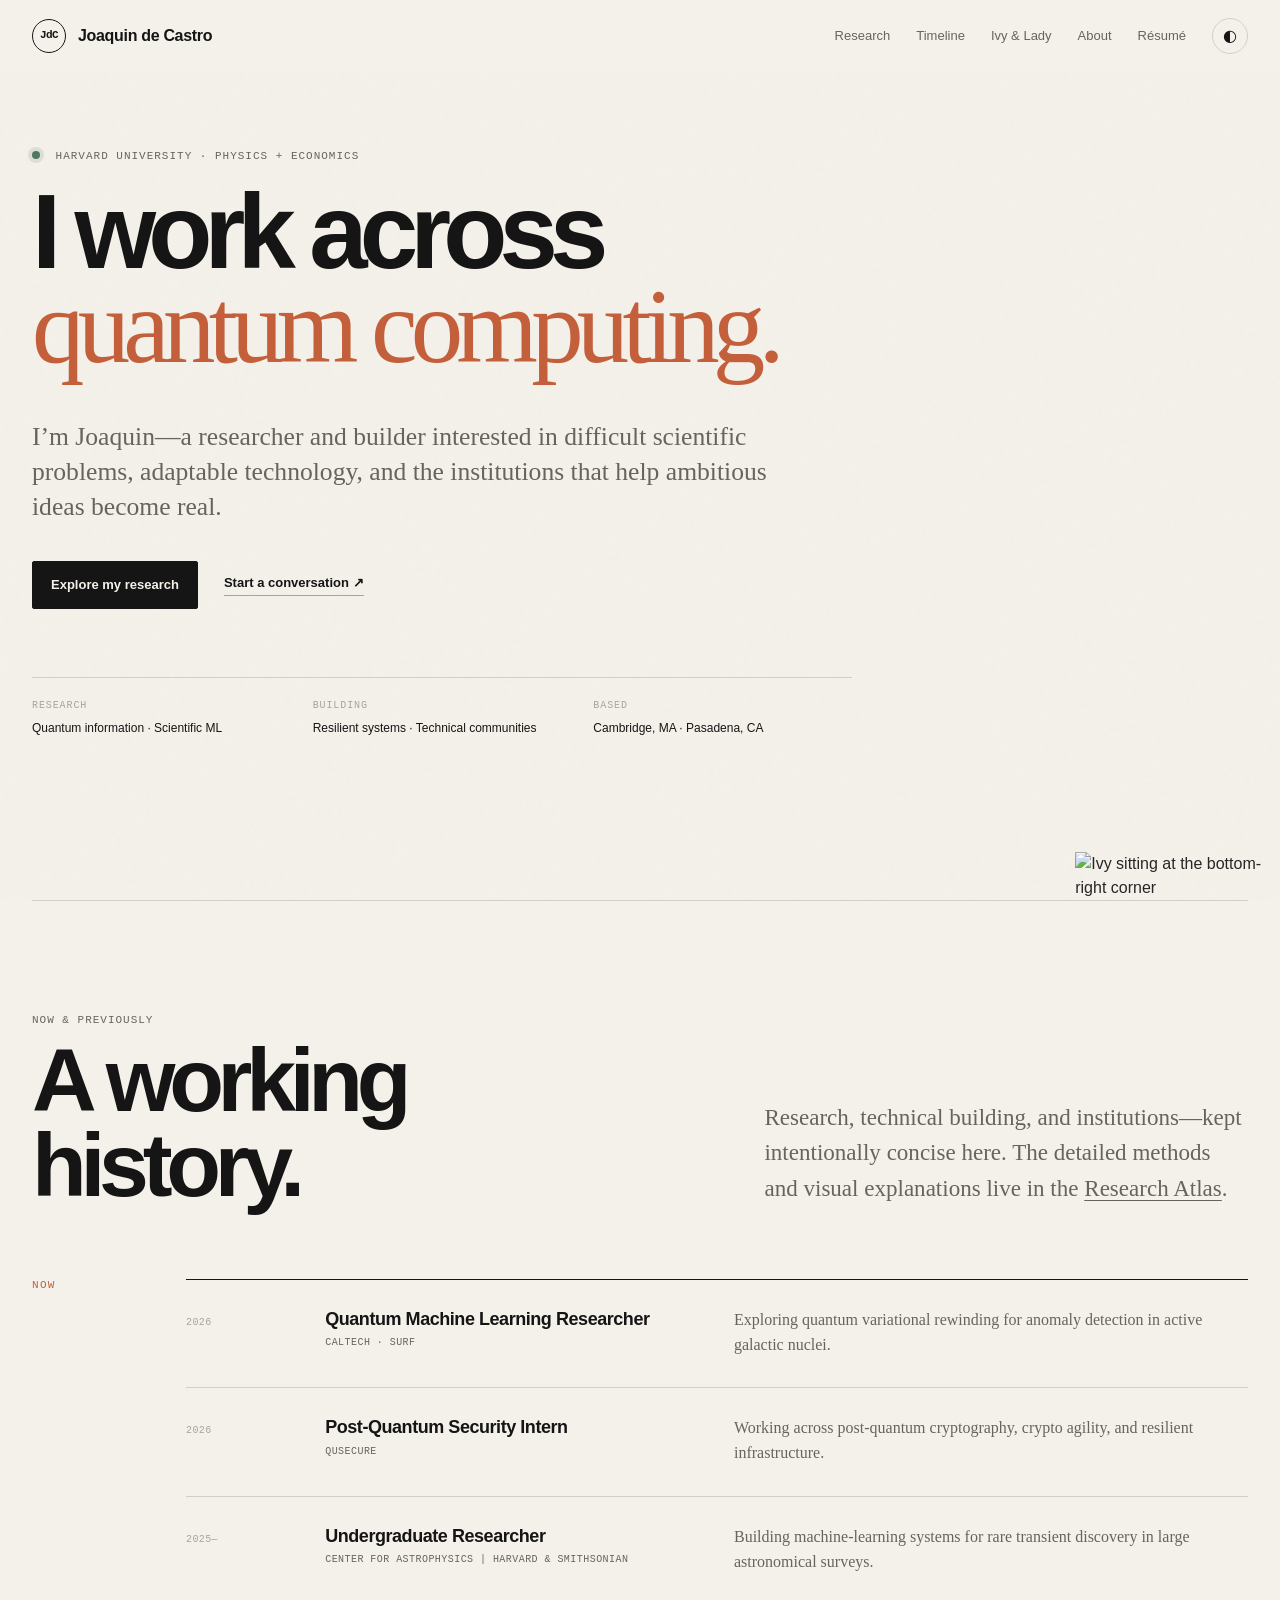
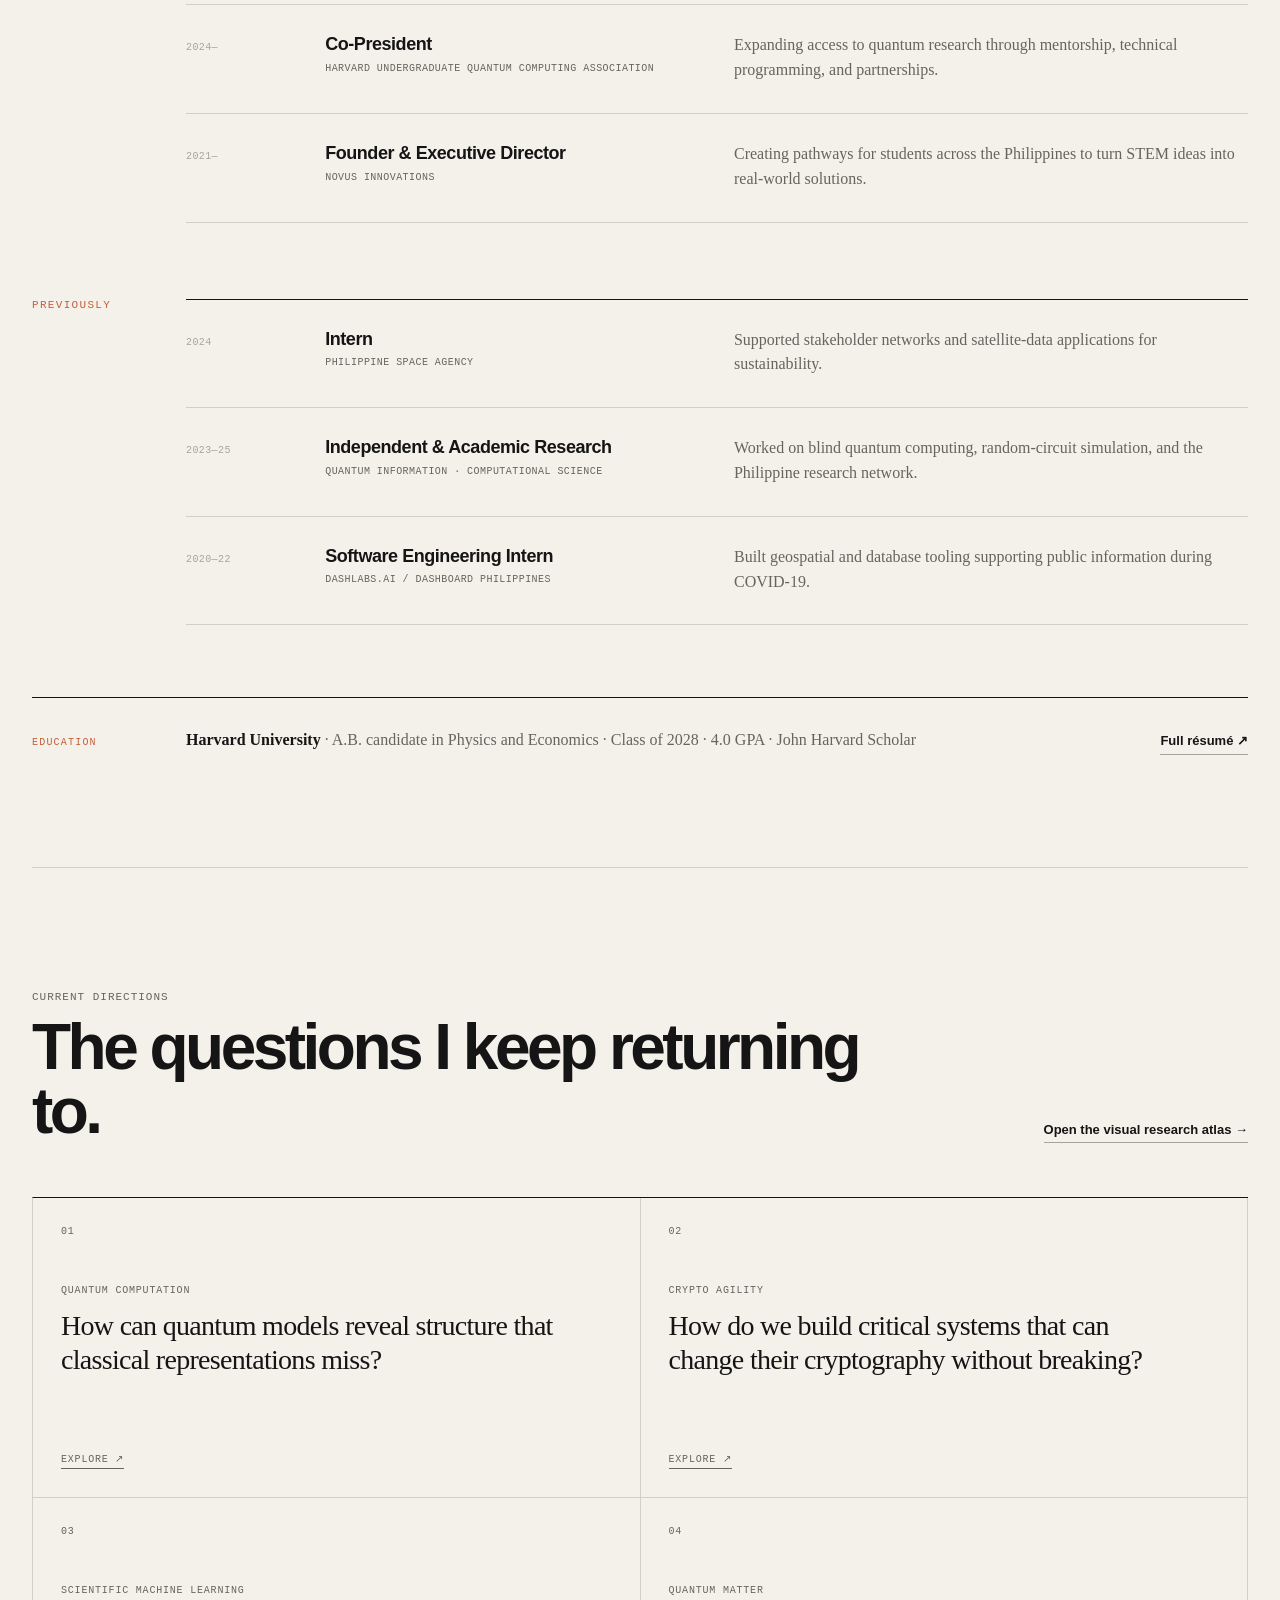
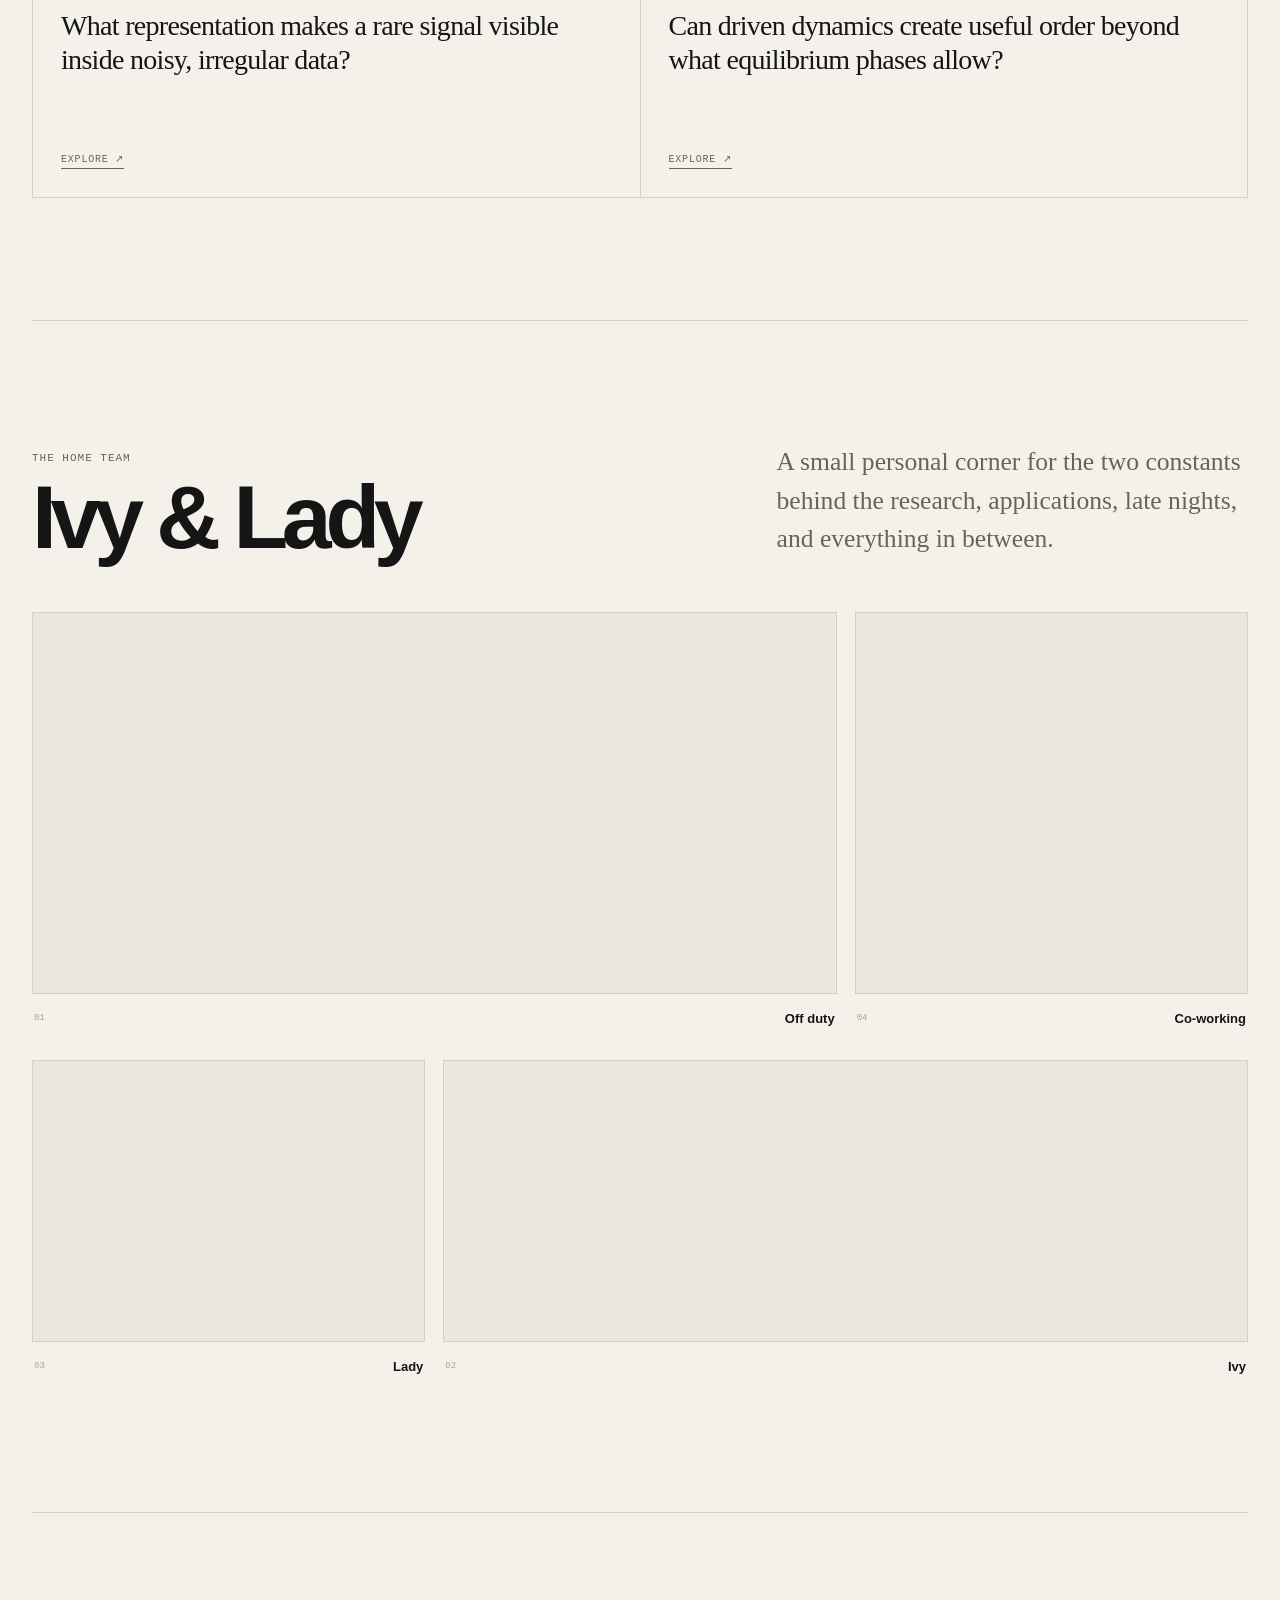
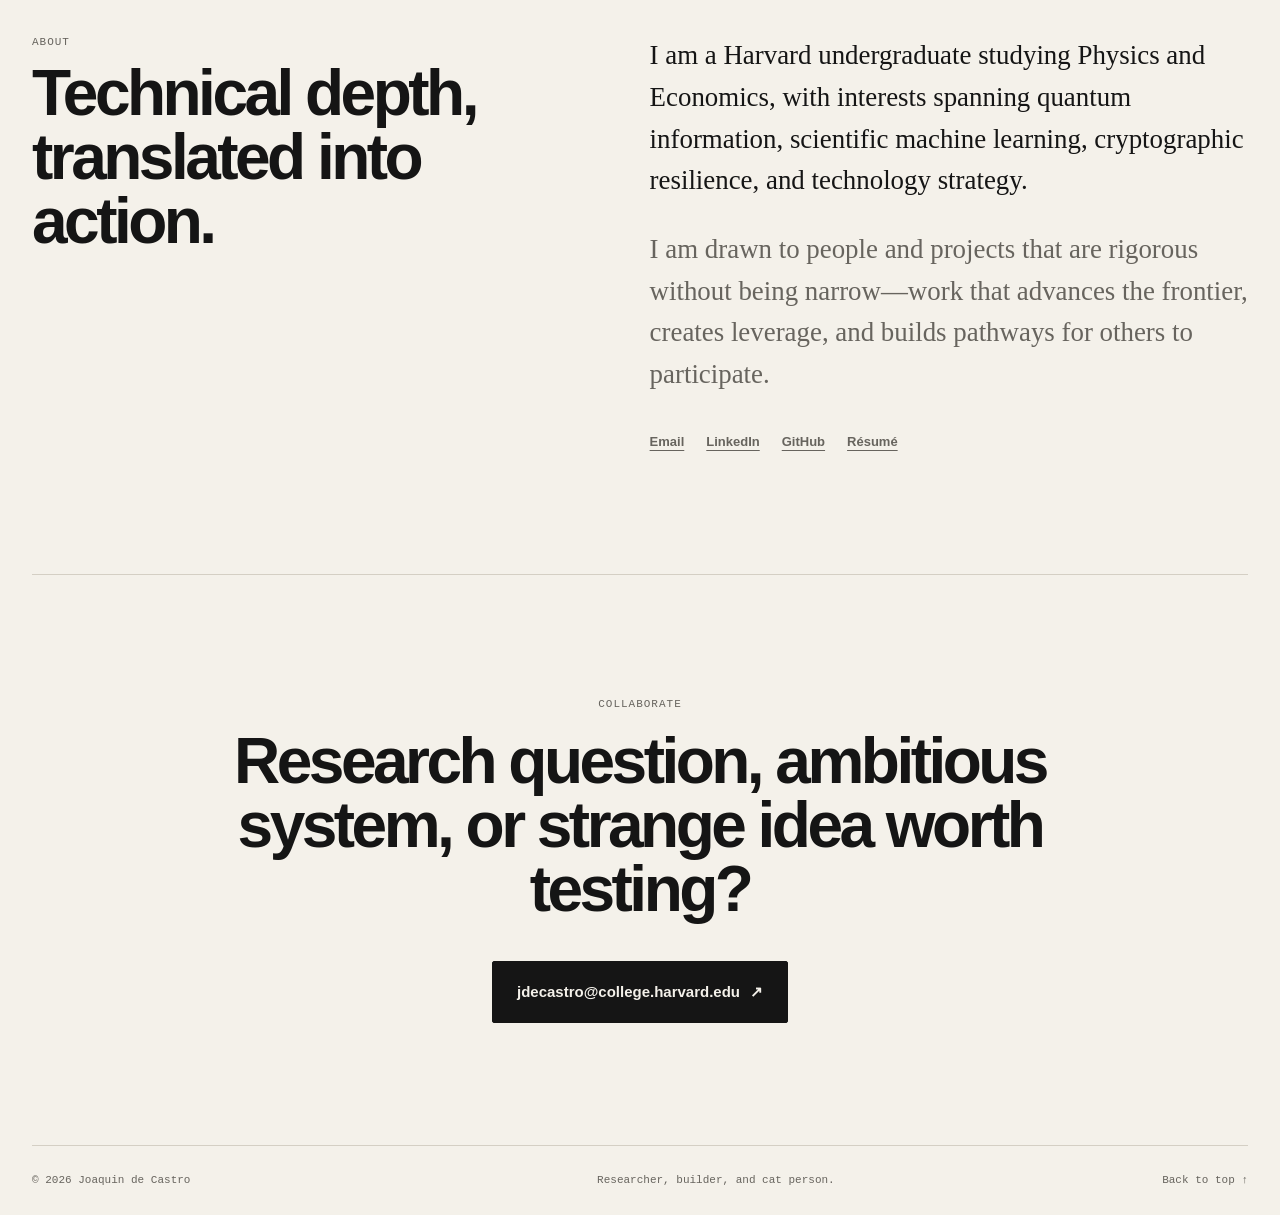
==== index.html @ a4e0887a "Create new site" ====
<!DOCTYPE html>

<html data-theme="light" lang="en">
<head>
<meta charset="utf-8"/>
<meta content="width=device-width, initial-scale=1" name="viewport"/>
<meta content="Joaquin de Castro is a Harvard researcher and builder working across quantum computing, scientific machine learning, crypto agility, and emerging technology." name="description"/>
<meta content="#f4f1ea" name="theme-color"/>
<meta content="Joaquin de Castro — Researcher &amp; Builder" property="og:title"/>
<meta content="Quantum systems, scientific machine learning, resilient infrastructure, and institution building." property="og:description"/>
<meta content="website" property="og:type"/>
<title>Joaquin de Castro — Researcher &amp; Builder</title>
<link href="assets/favicon.svg" rel="icon" type="image/svg+xml"/>
<link crossorigin="" href="https://cdn.jsdelivr.net" rel="preconnect"/>

<link href="styles.css" rel="stylesheet"/>
<script type="application/ld+json">
  {
    "@context":"https://schema.org",
    "@type":"Person",
    "name":"Joaquin de Castro",
    "url":"https://joaquindecastro.github.io/",
    "email":"mailto:jdecastro@college.harvard.edu",
    "affiliation":{"@type":"CollegeOrUniversity","name":"Harvard University"},
    "sameAs":[
      "https://www.linkedin.com/in/joaquin-de-castro",
      "https://github.com/joaquindecastro"
    ],
    "knowsAbout":["Quantum computing","Scientific machine learning","Astrophysics","Crypto agility","Post-quantum cryptography","Quantum materials"]
  }
  </script>
</head>
<body class="home-page">
<a class="skip-link" href="#main">Skip to content</a>
<header class="site-header" data-header="">
<a aria-label="Joaquin de Castro, home" class="wordmark" href="index.html">
<span aria-hidden="true" class="wordmark-mark">JdC</span>
<span class="wordmark-name">Joaquin de Castro</span>
</a>
<nav aria-label="Primary navigation" class="site-nav">
<a href="research.html">Research</a>
<a href="#experience">Timeline</a>
<a href="#cats">Ivy &amp; Lady</a>
<a href="#about">About</a>
<a href="assets/joaquin-de-castro-resume.pdf">Résumé</a>
</nav>
<button aria-label="Switch color theme" class="theme-toggle" data-theme-toggle="" type="button">
<span aria-hidden="true">◐</span>
</button>
</header>
<main id="main">
<section aria-labelledby="hero-title" class="home-hero shell">
<div class="home-hero-copy">
<p class="eyebrow"><span aria-hidden="true" class="status-dot"></span> Harvard University · Physics + Economics</p>
<h1 id="hero-title">
      I work across
      <span aria-hidden="true" class="rotating-phrase" data-rotating-phrase="">quantum computing.</span><span class="sr-only">quantum computing, crypto agility, quantum spin lakes, scientific machine learning, and institution building</span></h1>
<p class="hero-deck">I’m Joaquin—a researcher and builder interested in difficult scientific problems, adaptable technology, and the institutions that help ambitious ideas become real.</p>
<div class="hero-actions">
<a class="button button-primary" href="research.html">Explore my research</a>
<a class="text-link" href="mailto:jdecastro@college.harvard.edu">Start a conversation <span aria-hidden="true">↗</span></a>
</div>
<dl aria-label="At a glance" class="hero-facts">
<div><dt>Research</dt><dd>Quantum information · Scientific ML</dd></div>
<div><dt>Building</dt><dd>Resilient systems · Technical communities</dd></div>
<div><dt>Based</dt><dd>Cambridge, MA · Pasadena, CA</dd></div>
</dl>
</div>
<figure aria-label="Ivy sitting at the bottom-right corner of the page" class="hero-cat">
<img alt="Ivy sitting at the bottom-right corner" src="assets/cats/ivy-corner.png"/>
</figure>
</section>
<section aria-labelledby="ledger-title" class="resume-ledger shell" id="experience">
<div class="resume-ledger-heading">
<div>
<p class="eyebrow">Now &amp; previously</p>
<h2 id="ledger-title">A working history.</h2>
</div>
<p>Research, technical building, and institutions—kept intentionally concise here. The detailed methods and visual explanations live in the <a href="research.html">Research Atlas</a>.</p>
</div>
<div class="ledger-group">
<h3>Now</h3>
<ol class="ledger-list">
<li>
<time datetime="2026">2026</time>
<div class="ledger-role"><h4>Quantum Machine Learning Researcher</h4><p>Caltech · SURF</p></div>
<p>Exploring quantum variational rewinding for anomaly detection in active galactic nuclei.</p>
</li>
<li>
<time datetime="2026">2026</time>
<div class="ledger-role"><h4>Post-Quantum Security Intern</h4><p>QuSecure</p></div>
<p>Working across post-quantum cryptography, crypto agility, and resilient infrastructure.</p>
</li>
<li>
<time datetime="2025">2025—</time>
<div class="ledger-role"><h4>Undergraduate Researcher</h4><p>Center for Astrophysics | Harvard &amp; Smithsonian</p></div>
<p>Building machine-learning systems for rare transient discovery in large astronomical surveys.</p>
</li>
<li>
<time datetime="2024">2024—</time>
<div class="ledger-role"><h4>Co-President</h4><p>Harvard Undergraduate Quantum Computing Association</p></div>
<p>Expanding access to quantum research through mentorship, technical programming, and partnerships.</p>
</li>
<li>
<time datetime="2021">2021—</time>
<div class="ledger-role"><h4>Founder &amp; Executive Director</h4><p>NOVUS Innovations</p></div>
<p>Creating pathways for students across the Philippines to turn STEM ideas into real-world solutions.</p>
</li>
</ol>
</div>
<div class="ledger-group ledger-group-previous">
<h3>Previously</h3>
<ol class="ledger-list">
<li>
<time datetime="2024">2024</time>
<div class="ledger-role"><h4>Intern</h4><p>Philippine Space Agency</p></div>
<p>Supported stakeholder networks and satellite-data applications for sustainability.</p>
</li>
<li>
<time datetime="2023">2023—25</time>
<div class="ledger-role"><h4>Independent &amp; Academic Research</h4><p>Quantum information · Computational science</p></div>
<p>Worked on blind quantum computing, random-circuit simulation, and the Philippine research network.</p>
</li>
<li>
<time datetime="2020">2020—22</time>
<div class="ledger-role"><h4>Software Engineering Intern</h4><p>Dashlabs.ai / Dashboard Philippines</p></div>
<p>Built geospatial and database tooling supporting public information during COVID-19.</p>
</li>
</ol>
</div>
<div class="ledger-education">
<span class="ledger-kicker">Education</span>
<p><strong>Harvard University</strong> · A.B. candidate in Physics and Economics · Class of 2028 · 4.0 GPA · John Harvard Scholar</p>
<a class="text-link" href="assets/joaquin-de-castro-resume.pdf">Full résumé <span aria-hidden="true">↗</span></a>
</div>
</section>
<section aria-labelledby="directions-title" class="directions shell" id="work">
<div class="section-heading">
<div>
<p class="eyebrow">Current directions</p>
<h2 id="directions-title">The questions I keep returning to.</h2>
</div>
<a class="text-link" href="research.html">Open the visual research atlas <span aria-hidden="true">→</span></a>
</div>
<div class="direction-grid">
<a class="direction-card" href="research.html#rewinding">
<span class="direction-no">01</span>
<div>
<p class="direction-domain">Quantum computation</p>
<h3>How can quantum models reveal structure that classical representations miss?</h3>
</div>
<span class="direction-link">Explore <span aria-hidden="true">↗</span></span>
</a>
<a class="direction-card" href="research.html#systems">
<span class="direction-no">02</span>
<div>
<p class="direction-domain">Crypto agility</p>
<h3>How do we build critical systems that can change their cryptography without breaking?</h3>
</div>
<span class="direction-link">Explore <span aria-hidden="true">↗</span></span>
</a>
<a class="direction-card" href="research.html#supernovae">
<span class="direction-no">03</span>
<div>
<p class="direction-domain">Scientific machine learning</p>
<h3>What representation makes a rare signal visible inside noisy, irregular data?</h3>
</div>
<span class="direction-link">Explore <span aria-hidden="true">↗</span></span>
</a>
<a class="direction-card" href="research.html#throughline">
<span class="direction-no">04</span>
<div>
<p class="direction-domain">Quantum matter</p>
<h3>Can driven dynamics create useful order beyond what equilibrium phases allow?</h3>
</div>
<span class="direction-link">Explore <span aria-hidden="true">↗</span></span>
</a>
</div>
</section>
<section aria-labelledby="cats-title" class="cats shell" id="cats">
<div class="cats-intro">
<div>
<p class="eyebrow">The home team</p>
<h2 id="cats-title">Ivy &amp; Lady</h2>
</div>
<p>A small personal corner for the two constants behind the research, applications, late nights, and everything in between.</p>
</div>
<div aria-label="Gallery of Ivy and Lady" class="cat-gallery">
<figure class="cat-gallery-item cat-gallery-item-featured" data-photo-slot="">
<div class="cat-image">
<img alt="Ivy and Lady sleeping together" data-gallery-image="" src="assets/cats/ivy-and-lady-sleeping.jpg"/>
</div>
<figcaption><span>01</span><strong>Off duty</strong></figcaption>
</figure>
<figure class="cat-gallery-item cat-gallery-item-ivy" data-photo-slot="">
<div class="cat-image">
<img alt="Ivy sitting inside a paper bag" data-gallery-image="" src="assets/cats/ivy-bag.jpg"/>
</div>
<figcaption><span>02</span><strong>Ivy</strong></figcaption>
</figure>
<figure class="cat-gallery-item cat-gallery-item-lady" data-photo-slot="">
<div class="cat-image">
<img alt="Lady perched on top of a cabinet" data-gallery-image="" src="assets/cats/lady-perched.jpg"/>
</div>
<figcaption><span>03</span><strong>Lady</strong></figcaption>
</figure>
<figure class="cat-gallery-item cat-gallery-item-personal" data-photo-slot="">
<div class="cat-image">
<img alt="Ivy resting beside Joaquin" data-gallery-image="" src="assets/cats/ivy-and-joaquin.jpg"/>
</div>
<figcaption><span>04</span><strong>Co-working</strong></figcaption>
</figure>
</div>
</section>
<section aria-labelledby="about-title" class="about shell" id="about">
<div class="about-grid">
<div>
<p class="eyebrow">About</p>
<h2 id="about-title">Technical depth, translated into action.</h2>
</div>
<div class="about-copy">
<p>I am a Harvard undergraduate studying Physics and Economics, with interests spanning quantum information, scientific machine learning, cryptographic resilience, and technology strategy.</p>
<p>I am drawn to people and projects that are rigorous without being narrow—work that advances the frontier, creates leverage, and builds pathways for others to participate.</p>
<div class="about-links">
<a href="mailto:jdecastro@college.harvard.edu">Email</a>
<a href="https://www.linkedin.com/in/joaquin-de-castro">LinkedIn</a>
<a href="https://github.com/joaquindecastro">GitHub</a>
<a href="assets/joaquin-de-castro-resume.pdf">Résumé</a>
</div>
</div>
</div>
</section>
<section aria-labelledby="contact-title" class="contact shell">
<p class="eyebrow">Collaborate</p>
<h2 id="contact-title">Research question, ambitious system, or strange idea worth testing?</h2>
<a class="button button-primary large" href="mailto:jdecastro@college.harvard.edu">jdecastro@college.harvard.edu <span aria-hidden="true">↗</span></a>
</section>
</main>
<footer class="site-footer shell">
<p>© <span data-year=""></span> Joaquin de Castro</p>
<p>Researcher, builder, and cat person.</p>
<a href="#main">Back to top ↑</a>
</footer>
<script src="script.js"></script>
</body>
</html>
---- styles.css ----
:root {
  --paper: #f4f1ea;
  --paper-2: #ebe7de;
  --ink: #151515;
  --muted: #67645e;
  --faint: #a9a49a;
  --line: #d4cfc4;
  --accent: #c45f3b;
  --accent-soft: #ead2c7;
  --blue: #386f84;
  --blue-soft: #cbdde4;
  --green: #4f785f;
  --yellow: #d8a83e;
  --white: #fffdf8;
  --max: 1280px;
  --header-h: 72px;
  --shadow: 0 20px 60px rgba(31, 27, 20, 0.08);
  color-scheme: light;
}

html[data-theme="dark"] {
  --paper: #171817;
  --paper-2: #222320;
  --ink: #f0eee7;
  --muted: #b7b2a7;
  --faint: #7f7b73;
  --line: #353631;
  --accent: #e37b55;
  --accent-soft: #573326;
  --blue: #77acc1;
  --blue-soft: #263f49;
  --green: #88b394;
  --yellow: #e3bd63;
  --white: #1d1e1c;
  --shadow: 0 24px 80px rgba(0, 0, 0, 0.28);
  color-scheme: dark;
}

* { box-sizing: border-box; }
html { scroll-behavior: smooth; }
body {
  margin: 0;
  background: var(--paper);
  color: var(--ink);
  font-family: Inter, ui-sans-serif, -apple-system, BlinkMacSystemFont, "Segoe UI", sans-serif;
  line-height: 1.5;
  -webkit-font-smoothing: antialiased;
}
body::before {
  content: "";
  position: fixed;
  inset: 0;
  z-index: -1;
  pointer-events: none;
  opacity: .12;
  background-image: url("data:image/svg+xml,%3Csvg viewBox='0 0 180 180' xmlns='http://www.w3.org/2000/svg'%3E%3Cfilter id='n'%3E%3CfeTurbulence type='fractalNoise' baseFrequency='.85' numOctaves='3' stitchTiles='stitch'/%3E%3C/filter%3E%3Crect width='100%25' height='100%25' filter='url(%23n)' opacity='.22'/%3E%3C/svg%3E");
}
a { color: inherit; text-decoration-thickness: 1px; text-underline-offset: 4px; }
button, input, select { font: inherit; }
button, select { color: inherit; }
img, svg, canvas { max-width: 100%; }
::selection { background: var(--accent); color: #fff; }

.skip-link {
  position: fixed;
  z-index: 999;
  top: 12px;
  left: 12px;
  transform: translateY(-150%);
  background: var(--ink);
  color: var(--paper);
  padding: 10px 14px;
  border-radius: 4px;
}
.skip-link:focus { transform: translateY(0); }

.shell { width: min(var(--max), calc(100% - 64px)); margin-inline: auto; }
.site-header {
  height: var(--header-h);
  position: sticky;
  top: 0;
  z-index: 50;
  display: grid;
  grid-template-columns: 1fr auto auto;
  align-items: center;
  gap: 26px;
  padding: 0 32px;
  background: color-mix(in srgb, var(--paper) 88%, transparent);
  backdrop-filter: blur(18px);
  border-bottom: 1px solid transparent;
  transition: border-color .25s ease, background .25s ease;
}
.site-header.is-scrolled { border-bottom-color: var(--line); }
.wordmark { display: inline-flex; align-items: center; gap: 12px; text-decoration: none; width: fit-content; }
.wordmark-mark {
  display: inline-grid;
  place-items: center;
  width: 34px; height: 34px;
  border: 1px solid var(--ink);
  border-radius: 50%;
  font-family: ui-monospace, SFMono-Regular, Menlo, monospace;
  font-size: 11px;
  font-weight: 700;
  letter-spacing: -.05em;
}
.wordmark-name { font-weight: 670; letter-spacing: -.02em; }
.site-nav { display: flex; gap: 26px; align-items: center; }
.site-nav a { font-size: 13px; text-decoration: none; color: var(--muted); }
.site-nav a:hover, .site-nav a[aria-current="page"] { color: var(--ink); }
.theme-toggle {
  width: 36px; height: 36px;
  display: grid; place-items: center;
  border: 1px solid var(--line);
  border-radius: 50%;
  background: transparent;
  cursor: pointer;
}
.theme-toggle:hover { border-color: var(--ink); }

.eyebrow, .section-number, .paper-kicker, .figure-label, .mini-label, .toc-label {
  margin: 0;
  font-family: ui-monospace, SFMono-Regular, Menlo, monospace;
  font-size: 11px;
  line-height: 1.3;
  letter-spacing: .09em;
  text-transform: uppercase;
  color: var(--muted);
}
.status-dot { width: 8px; height: 8px; display: inline-block; background: var(--green); border-radius: 50%; margin-right: 8px; box-shadow: 0 0 0 4px color-mix(in srgb, var(--green) 15%, transparent); }

.hero {
  min-height: calc(100vh - var(--header-h));
  display: grid;
  grid-template-columns: minmax(0, 1.06fr) minmax(400px, .94fr);
  gap: clamp(36px, 7vw, 96px);
  align-items: center;
  padding-block: 76px 86px;
}
.hero-copy h1 {
  max-width: 860px;
  margin: 20px 0 26px;
  font-size: clamp(58px, 7.1vw, 112px);
  line-height: .92;
  letter-spacing: -.07em;
  font-weight: 760;
}
.hero-copy h1 em { color: var(--accent); font-family: Georgia, serif; font-weight: 400; }
.hero-deck {
  max-width: 680px;
  margin: 0;
  font-family: Georgia, "Times New Roman", serif;
  font-size: clamp(21px, 2vw, 31px);
  line-height: 1.38;
  color: var(--muted);
}
.hero-actions { display: flex; align-items: center; gap: 26px; margin-top: 36px; }
.button {
  display: inline-flex;
  justify-content: center;
  align-items: center;
  gap: 10px;
  min-height: 48px;
  padding: 0 18px;
  border: 1px solid var(--ink);
  border-radius: 2px;
  font-size: 13px;
  font-weight: 700;
  text-decoration: none;
  transition: transform .2s ease, background .2s ease, color .2s ease;
}
.button:hover { transform: translateY(-2px); }
.button-primary { background: var(--ink); color: var(--paper); }
.button-primary:hover { background: var(--accent); border-color: var(--accent); color: #fff; }
.button.large { min-height: 62px; padding: 0 24px; font-size: 15px; }
.text-link { font-size: 13px; font-weight: 650; text-decoration: none; border-bottom: 1px solid var(--faint); padding-bottom: 3px; }
.text-link:hover { color: var(--accent); border-color: var(--accent); }
.hero-facts { display: grid; grid-template-columns: repeat(3, 1fr); gap: 22px; margin: 68px 0 0; padding-top: 20px; border-top: 1px solid var(--line); }
.hero-facts dt { font-family: ui-monospace, monospace; font-size: 10px; letter-spacing: .09em; text-transform: uppercase; color: var(--faint); }
.hero-facts dd { margin: 7px 0 0; font-size: 12px; line-height: 1.4; }
.hero-visual { position: relative; aspect-ratio: 1 / 1; min-height: 480px; border-left: 1px solid var(--line); }
.hero-visual canvas { display: block; width: 100%; height: 100%; }
.visual-key { position: absolute; bottom: 8px; right: 8px; display: flex; gap: 16px; font: 10px/1 ui-monospace, monospace; color: var(--muted); }
.visual-key span { display: inline-flex; align-items: center; gap: 6px; }
.key-dot { width: 5px; height: 5px; background: var(--muted); border-radius: 50%; }
.key-line { width: 16px; height: 2px; background: var(--blue); }
.key-node { width: 8px; height: 8px; background: var(--accent); transform: rotate(45deg); }

.thesis-strip { display: grid; grid-template-columns: 80px 1fr; gap: 30px; border-top: 1px solid var(--line); border-bottom: 1px solid var(--line); padding-block: 34px; }
.thesis { max-width: 960px; margin: 0; font-family: Georgia, serif; font-size: clamp(24px, 3vw, 44px); line-height: 1.25; color: var(--muted); }
.thesis strong { color: var(--ink); font-weight: 500; }

.work, .evidence, .experience, .about, .contact { padding-block: 122px; }
.section-heading { display: flex; justify-content: space-between; gap: 48px; align-items: end; margin-bottom: 54px; }
.section-heading.compact { margin-bottom: 36px; }
.section-heading h2, .about h2, .contact h2 {
  max-width: 900px;
  margin: 11px 0 0;
  font-size: clamp(38px, 5vw, 72px);
  line-height: 1;
  letter-spacing: -.055em;
}
.research-index { border-top: 1px solid var(--ink); }
.research-row {
  display: grid;
  grid-template-columns: 58px minmax(260px, 1.25fr) minmax(160px, .65fr) 220px 24px;
  gap: 22px;
  align-items: center;
  min-height: 128px;
  border-bottom: 1px solid var(--line);
  text-decoration: none;
  transition: padding .22s ease, background .22s ease;
}
.research-row:hover { padding-inline: 16px; background: var(--paper-2); }
.research-no { font: 11px ui-monospace, monospace; color: var(--faint); }
.research-title { font-size: clamp(19px, 2vw, 29px); letter-spacing: -.025em; font-weight: 650; }
.research-domain { font: 11px ui-monospace, monospace; color: var(--muted); text-transform: uppercase; line-height: 1.5; }
.research-arrow { justify-self: end; }
.research-spark { height: 62px; width: 100%; overflow: visible; }
.spark-grid { stroke: var(--line); stroke-width: 1; fill: none; }
.spark-line { stroke: var(--accent); stroke-width: 2; fill: none; }
.spark-secondary { stroke: var(--blue); opacity: .55; }
.spark-point { fill: var(--accent); }
.circuit-wire { stroke: var(--muted); stroke-width: 1; fill: none; }
.circuit-gate { stroke: var(--accent); stroke-width: 1.5; fill: var(--paper); }
.circuit-node { fill: var(--blue); }

.evidence { border-top: 1px solid var(--line); border-bottom: 1px solid var(--line); }
.metrics-grid { display: grid; grid-template-columns: repeat(4, 1fr); border-top: 1px solid var(--line); border-left: 1px solid var(--line); }
.metric { min-height: 250px; padding: 28px; border-right: 1px solid var(--line); border-bottom: 1px solid var(--line); }
.metric-value { margin: 0 0 48px; font-size: clamp(34px, 3.8vw, 58px); line-height: 1; letter-spacing: -.05em; font-weight: 700; }
.metric-value sup { font-size: .45em; }
.metric-label { margin: 0; font-size: 14px; font-weight: 700; }
.metric-note { margin: 10px 0 0; font-family: Georgia, serif; font-size: 15px; color: var(--muted); }

.timeline { list-style: none; margin: 0; padding: 0; border-top: 1px solid var(--ink); }
.timeline li { display: grid; grid-template-columns: 130px 1fr; gap: 40px; padding: 34px 0; border-bottom: 1px solid var(--line); }
.timeline-year { font: 11px ui-monospace, monospace; color: var(--faint); }
.timeline-content { display: grid; grid-template-columns: minmax(220px, .8fr) minmax(180px, .6fr) minmax(280px, 1.4fr); gap: 30px; align-items: baseline; }
.timeline-content h3 { margin: 0; font-size: 20px; letter-spacing: -.025em; }
.timeline-content p { margin: 0; font-size: 14px; color: var(--muted); }
.timeline-place { font-family: ui-monospace, monospace; font-size: 11px !important; text-transform: uppercase; }

.about { border-top: 1px solid var(--line); }
.about-grid { display: grid; grid-template-columns: .9fr 1.1fr; gap: clamp(50px, 10vw, 150px); }
.about-copy { max-width: 720px; font-family: Georgia, serif; font-size: clamp(20px, 2.1vw, 29px); line-height: 1.55; color: var(--muted); }
.about-copy p:first-child { margin-top: 0; color: var(--ink); }
.about-links { display: flex; flex-wrap: wrap; gap: 22px; margin-top: 36px; font-family: ui-sans-serif, sans-serif; font-size: 13px; font-weight: 700; }
.contact { text-align: center; border-top: 1px solid var(--line); }
.contact h2 { margin: 18px auto 40px; max-width: 980px; }
.site-footer { display: grid; grid-template-columns: 1fr 1fr auto; gap: 20px; padding-block: 28px; border-top: 1px solid var(--line); font: 11px ui-monospace, monospace; color: var(--muted); }
.site-footer p { margin: 0; }
.site-footer a { text-decoration: none; }

/* Research atlas */
.paper-hero { padding-top: 96px; padding-bottom: 70px; border-bottom: 1px solid var(--ink); }
.paper-kicker { display: flex; justify-content: space-between; }
.paper-hero h1 { max-width: 1120px; margin: 44px 0 28px; font-size: clamp(62px, 9vw, 138px); line-height: .86; letter-spacing: -.078em; }
.paper-abstract { max-width: 900px; margin: 0; font-family: Georgia, serif; font-size: clamp(24px, 3vw, 40px); line-height: 1.35; color: var(--muted); }
.paper-meta { display: grid; grid-template-columns: repeat(3, 1fr); gap: 40px; margin-top: 60px; padding-top: 24px; border-top: 1px solid var(--line); }
.paper-meta div { display: grid; gap: 5px; }
.paper-meta span { font: 10px ui-monospace, monospace; text-transform: uppercase; color: var(--faint); letter-spacing: .08em; }
.paper-meta strong { font-size: 13px; }
.figure-disclaimer { max-width: 780px; margin: 34px 0 0; padding: 14px 16px; border-left: 3px solid var(--yellow); background: color-mix(in srgb, var(--yellow) 10%, transparent); font-size: 13px; color: var(--muted); }
.paper-layout { display: grid; grid-template-columns: 230px minmax(0, 900px); gap: clamp(52px, 8vw, 128px); justify-content: center; }
.paper-toc { position: sticky; top: calc(var(--header-h) + 32px); align-self: start; padding-top: 92px; display: grid; gap: 5px; }
.toc-label { margin-bottom: 12px; }
.toc-link { display: grid; grid-template-columns: 28px 1fr; gap: 8px; padding: 8px 0; color: var(--muted); font-size: 12px; text-decoration: none; border-bottom: 1px solid transparent; }
.toc-link span { font-family: ui-monospace, monospace; color: var(--faint); }
.toc-link:hover, .toc-link.is-active { color: var(--ink); border-bottom-color: var(--line); }
.paper-content { min-width: 0; }
.paper-section { padding: 96px 0 108px; border-bottom: 1px solid var(--line); scroll-margin-top: calc(var(--header-h) + 26px); }
.paper-section h2 { margin: 10px 0 30px; font-size: clamp(42px, 6vw, 76px); line-height: 1; letter-spacing: -.055em; }
.paper-section > h3 { margin-top: 58px; font-size: 24px; letter-spacing: -.03em; }
.paper-section > p { max-width: 760px; font-family: Georgia, serif; font-size: 19px; line-height: 1.68; color: var(--muted); }
.paper-section > p.lead { font-size: clamp(24px, 3vw, 34px); line-height: 1.45; color: var(--ink); }
.concept-figure { margin: 52px 0 0; }
.concept-flow { display: grid; grid-template-columns: 1fr 42px 1fr 42px 1fr; align-items: stretch; }
.concept-node { min-height: 160px; padding: 22px; border: 1px solid var(--line); display: grid; align-content: space-between; background: var(--white); }
.concept-node.highlighted { border-color: var(--accent); background: color-mix(in srgb, var(--accent) 6%, var(--white)); }
.concept-node span { font: 10px ui-monospace, monospace; color: var(--faint); }
.concept-node strong { font-size: 24px; }
.concept-node small { color: var(--muted); }
.concept-arrow { display: grid; place-items: center; color: var(--faint); }
figcaption { margin-top: 12px; font-family: Georgia, serif; font-size: 13px; color: var(--muted); }

.interactive-figure { margin: 56px 0; border: 1px solid var(--line); background: var(--white); box-shadow: var(--shadow); }
.figure-header { display: flex; justify-content: space-between; gap: 30px; align-items: start; padding: 24px 26px; border-bottom: 1px solid var(--line); }
.figure-header h3 { margin: 6px 0 0; font-size: 20px; letter-spacing: -.02em; }
.figure-status { display: flex; align-items: center; gap: 7px; font: 10px ui-monospace, monospace; text-transform: uppercase; color: var(--muted); }
.figure-status span { width: 7px; height: 7px; border-radius: 50%; background: var(--green); }
.figure-controls { display: flex; gap: 24px; align-items: end; padding: 18px 26px; border-bottom: 1px solid var(--line); background: var(--paper); }
.figure-controls label { display: grid; gap: 8px; font: 10px ui-monospace, monospace; text-transform: uppercase; color: var(--muted); }
.figure-controls select { min-width: 200px; padding: 8px 30px 8px 9px; border: 1px solid var(--line); border-radius: 0; background: var(--white); font-size: 12px; text-transform: none; }
.figure-controls input[type="range"] { width: 180px; accent-color: var(--accent); }
.mini-button { min-height: 34px; padding: 0 12px; border: 1px solid var(--line); background: var(--white); cursor: pointer; font-size: 11px; }
.mini-button:hover { border-color: var(--ink); }
.chart-wrap { position: relative; padding: 20px 18px 0; }
.data-chart { width: 100%; height: auto; overflow: visible; }
.chart-tooltip { position: absolute; z-index: 4; display: none; pointer-events: none; padding: 7px 9px; background: var(--ink); color: var(--paper); font: 10px ui-monospace, monospace; white-space: nowrap; }
.pipeline { display: grid; grid-template-columns: 1fr 30px 1fr 30px 1fr 30px 1fr; align-items: center; gap: 0; padding: 18px 26px 24px; }
.pipeline > div { min-height: 90px; padding: 14px; border: 1px solid var(--line); display: grid; align-content: space-between; }
.pipeline > i { text-align: center; color: var(--faint); font-style: normal; }
.pipeline span { font: 9px ui-monospace, monospace; color: var(--faint); }
.pipeline strong { font-size: 13px; }
.pipeline small { font-size: 10px; color: var(--muted); }
.pipeline-output { border-color: var(--accent) !important; }
.figure-insight { margin: 0; padding: 17px 26px; border-top: 1px solid var(--line); background: color-mix(in srgb, var(--blue) 7%, var(--white)); font-family: Georgia, serif; font-size: 14px; color: var(--muted); }
.result-band { display: grid; grid-template-columns: repeat(4, 1fr); margin-top: 40px; border-top: 1px solid var(--line); border-left: 1px solid var(--line); }
.result-band div { min-height: 125px; padding: 18px; border-right: 1px solid var(--line); border-bottom: 1px solid var(--line); display: grid; align-content: space-between; }
.result-band strong { font-size: 25px; letter-spacing: -.04em; }
.result-band span { font: 10px ui-monospace, monospace; text-transform: uppercase; color: var(--muted); }
.result-band sup { font-size: .5em; }

.qvr-grid { display: grid; grid-template-columns: 1fr 1fr; }
.qvr-panel { padding: 20px; border-right: 1px solid var(--line); border-bottom: 1px solid var(--line); }
.qvr-panel:last-child { border-right: 0; }
.compact-chart, .circuit-chart { width: 100%; height: auto; }
.rewind-result { display: grid; grid-template-columns: 150px 1fr; gap: 26px; align-items: center; padding: 28px; }
.score-ring { --score: 18; width: 128px; aspect-ratio: 1; border-radius: 50%; display: grid; place-items: center; align-content: center; background: conic-gradient(var(--accent) calc(var(--score) * 1%), var(--paper-2) 0); position: relative; }
.score-ring::after { content: ""; position: absolute; inset: 12px; border-radius: 50%; background: var(--white); }
.score-ring span, .score-ring small { position: relative; z-index: 1; }
.score-ring span { font-size: 30px; font-weight: 750; letter-spacing: -.05em; }
.score-ring small { font: 9px ui-monospace, monospace; color: var(--muted); }
.rewind-result h4 { margin: 7px 0; font-size: 22px; }
.rewind-result p:last-child { margin: 0; font-family: Georgia, serif; color: var(--muted); }

.systems-controls { display: grid; grid-template-columns: repeat(3, 1fr); border-bottom: 1px solid var(--line); }
.system-tab { min-height: 48px; padding: 0 12px; border: 0; border-right: 1px solid var(--line); background: var(--paper); cursor: pointer; font-size: 11px; }
.system-tab:last-child { border-right: 0; }
.system-tab:hover, .system-tab.is-active { background: var(--ink); color: var(--paper); }
.systems-canvas { min-height: 440px; padding: 30px; }
.system-diagram { min-height: 370px; display: grid; align-content: center; }
.system-diagram-grid { display: grid; grid-template-columns: 1fr 70px 1fr 70px 1fr; gap: 0; align-items: center; }
.system-block { min-height: 170px; padding: 22px; border: 1px solid var(--line); display: grid; align-content: space-between; position: relative; }
.system-block.accent { border-color: var(--accent); background: color-mix(in srgb, var(--accent) 6%, var(--white)); }
.system-block.blue { border-color: var(--blue); background: color-mix(in srgb, var(--blue) 6%, var(--white)); }
.system-block span { font: 10px ui-monospace, monospace; color: var(--faint); }
.system-block strong { font-size: 21px; }
.system-block p { margin: 0; font-family: Georgia, serif; font-size: 14px; color: var(--muted); }
.system-connector { text-align: center; color: var(--faint); font-size: 28px; }
.system-note { margin: 28px 0 0; padding-top: 18px; border-top: 1px solid var(--line); font-family: Georgia, serif; color: var(--muted); }
.principles-grid { display: grid; grid-template-columns: repeat(3, 1fr); gap: 1px; background: var(--line); border: 1px solid var(--line); }
.principles-grid article { min-height: 240px; padding: 24px; background: var(--paper); }
.principles-grid span { font: 10px ui-monospace, monospace; color: var(--faint); }
.principles-grid h3 { margin: 36px 0 12px; font-size: 19px; letter-spacing: -.02em; }
.principles-grid p { margin: 0; font-family: Georgia, serif; color: var(--muted); }
.closing-section blockquote { margin: 48px 0; padding: 0 0 0 28px; border-left: 4px solid var(--accent); font-family: Georgia, serif; font-size: clamp(32px, 5vw, 60px); line-height: 1.2; color: var(--ink); }
.paper-cta { display: flex; gap: 24px; align-items: center; margin-top: 42px; }

@media (max-width: 1050px) {
  .hero { grid-template-columns: 1fr; }
  .hero-visual { min-height: 520px; border-left: 0; border-top: 1px solid var(--line); }
  .research-row { grid-template-columns: 52px 1fr 170px 150px 24px; }
  .metrics-grid { grid-template-columns: repeat(2, 1fr); }
  .timeline-content { grid-template-columns: 1fr 1fr; }
  .timeline-content p:last-child { grid-column: 1 / -1; }
  .paper-layout { grid-template-columns: 180px minmax(0, 1fr); gap: 50px; }
  .paper-meta { grid-template-columns: 1fr 1fr; }
  .paper-meta div:last-child { grid-column: 1 / -1; }
  .result-band { grid-template-columns: repeat(2, 1fr); }
}

@media (max-width: 780px) {
  :root { --header-h: 62px; }
  .shell { width: min(calc(100% - 32px), var(--max)); }
  .site-header { grid-template-columns: 1fr auto; padding: 0 16px; backdrop-filter: none; }
  .wordmark-name { display: none; }
  .site-nav { position: fixed; left: 0; right: 0; bottom: 0; z-index: 80; display: grid; grid-template-columns: repeat(4, 1fr); gap: 0; background: var(--paper); border-top: 1px solid var(--line); }
  .site-nav a { min-height: 56px; display: grid; place-items: center; padding: 0 4px; font-size: 10px; text-align: center; }
  body { padding-bottom: 56px; }
  .theme-toggle { grid-column: 2; }
  .hero { min-height: auto; padding-block: 56px 68px; gap: 46px; grid-template-columns: minmax(0, 1fr); }
  .hero-copy { min-width: 0; }
  .hero-copy h1 { font-size: clamp(50px, 14vw, 64px); max-width: 100%; }
  .hero-deck { font-size: 21px; max-width: 100%; }
  .hero-actions { align-items: flex-start; flex-direction: column; }
  .hero-facts { grid-template-columns: 1fr; gap: 15px; }
  .hero-facts div { display: grid; grid-template-columns: 70px 1fr; }
  .hero-facts dd { margin: 0; }
  .hero-visual { min-height: 0; width: 100%; aspect-ratio: 1 / 1; }
  .visual-key { left: 8px; right: auto; }
  .thesis-strip { grid-template-columns: 1fr; gap: 14px; }
  .work, .evidence, .experience, .about, .contact { padding-block: 82px; }
  .section-heading { align-items: start; flex-direction: column; }
  .section-heading h2, .about h2, .contact h2 { font-size: 48px; }
  .research-row { grid-template-columns: 38px 1fr 20px; gap: 12px; min-height: 112px; }
  .research-domain { grid-column: 2; }
  .research-spark { display: none; }
  .research-arrow { grid-column: 3; grid-row: 1 / span 2; }
  .metrics-grid { grid-template-columns: 1fr; }
  .metric { min-height: 200px; }
  .timeline li { grid-template-columns: 1fr; gap: 10px; }
  .timeline-content { grid-template-columns: 1fr; gap: 8px; }
  .timeline-content p:last-child { grid-column: auto; margin-top: 8px; }
  .about-grid { grid-template-columns: 1fr; gap: 40px; }
  .about-copy { font-size: 21px; }
  .site-footer { grid-template-columns: 1fr; padding-bottom: 28px; }

  .paper-hero { padding-top: 58px; }
  .paper-kicker { flex-direction: column; gap: 8px; }
  .paper-hero h1 { font-size: clamp(64px, 21vw, 100px); margin-top: 30px; }
  .paper-abstract { font-size: 23px; }
  .paper-meta { grid-template-columns: 1fr; gap: 16px; }
  .paper-meta div:last-child { grid-column: auto; }
  .paper-layout { display: block; }
  .paper-toc { position: sticky; top: var(--header-h); z-index: 20; margin-inline: -16px; padding: 10px 16px; display: flex; overflow-x: auto; background: color-mix(in srgb, var(--paper) 94%, transparent); backdrop-filter: blur(16px); border-bottom: 1px solid var(--line); }
  .toc-label { display: none; }
  .toc-link { flex: 0 0 auto; display: inline-flex; padding: 8px 12px; border-bottom: 0; }
  .paper-section { padding-block: 72px; }
  .paper-section h2 { font-size: 48px; }
  .paper-section > p { font-size: 18px; }
  .concept-flow { grid-template-columns: 1fr; gap: 10px; }
  .concept-arrow { transform: rotate(90deg); min-height: 24px; }
  .figure-header { flex-direction: column; }
  .figure-controls { flex-direction: column; align-items: stretch; }
  .figure-controls select, .figure-controls input[type="range"] { width: 100%; min-width: 0; }
  .pipeline { grid-template-columns: 1fr; gap: 8px; }
  .pipeline > i { transform: rotate(90deg); }
  .result-band { grid-template-columns: 1fr; }
  .qvr-grid { grid-template-columns: 1fr; }
  .qvr-panel { border-right: 0; }
  .rewind-result { grid-template-columns: 1fr; }
  .systems-controls { grid-template-columns: 1fr; }
  .system-tab { border-right: 0; border-bottom: 1px solid var(--line); }
  .system-diagram-grid { grid-template-columns: 1fr; gap: 8px; }
  .system-connector { transform: rotate(90deg); }
  .principles-grid { grid-template-columns: 1fr; }
  .paper-cta { align-items: flex-start; flex-direction: column; }
}

@media (prefers-reduced-motion: reduce) {
  *, *::before, *::after { scroll-behavior: auto !important; animation-duration: .01ms !important; animation-iteration-count: 1 !important; transition-duration: .01ms !important; }
}

@media print {
  .site-header, .theme-toggle, .site-nav, .paper-toc, .figure-controls, .site-footer { display: none !important; }
  body { background: #fff; color: #000; padding: 0; }
  body::before { display: none; }
  .shell { width: 100%; }
  .paper-layout { display: block; }
  .interactive-figure { box-shadow: none; break-inside: avoid; }
}

/* General homepage */
.sr-only {
  position: absolute !important;
  width: 1px !important;
  height: 1px !important;
  padding: 0 !important;
  margin: -1px !important;
  overflow: hidden !important;
  clip: rect(0, 0, 0, 0) !important;
  white-space: nowrap !important;
  border: 0 !important;
}

.home-hero {
  min-height: calc(100vh - var(--header-h));
  display: grid;
  grid-template-columns: minmax(0, 1.2fr) minmax(330px, .55fr);
  gap: clamp(54px, 9vw, 140px);
  align-items: center;
  padding-block: clamp(72px, 9vw, 132px) clamp(76px, 9vw, 124px);
}
.home-hero-copy { min-width: 0; }
.home-hero-copy h1 {
  max-width: 940px;
  margin: 22px 0 30px;
  font-size: clamp(62px, 8.2vw, 132px);
  line-height: .9;
  letter-spacing: -.075em;
  font-weight: 760;
}
.rotating-phrase {
  display: block;
  min-height: 1.04em;
  color: var(--accent);
  font-family: Georgia, "Times New Roman", serif;
  font-weight: 400;
  letter-spacing: -.065em;
  transition: opacity .22s ease, transform .22s ease;
}
.rotating-phrase.is-changing { opacity: 0; transform: translateY(9px); }
.home-page .hero-deck { max-width: 760px; }
.home-page .hero-facts { max-width: 820px; }

.ivy-note {
  position: relative;
  align-self: stretch;
  min-height: 580px;
  display: grid;
  grid-template-rows: 1fr auto;
  border-left: 1px solid var(--line);
  border-bottom: 1px solid var(--line);
  overflow: hidden;
}
.ivy-photo-slot {
  position: relative;
  min-height: 430px;
  overflow: hidden;
  background: color-mix(in srgb, var(--accent-soft) 38%, var(--paper));
}
.photo-slot img,
.cat-image img {
  position: absolute;
  inset: 0;
  width: 100%;
  height: 100%;
  object-fit: cover;
  opacity: 0;
  transition: opacity .25s ease;
}
.photo-slot.has-photo img,
[data-photo-slot].has-photo .cat-image img { opacity: 1; }
.photo-fallback {
  position: absolute;
  inset: 0;
  display: grid;
  place-items: center;
  align-content: center;
  gap: 14px;
  color: var(--accent);
  transition: opacity .25s ease;
}
.has-photo > .photo-fallback,
.has-photo .photo-fallback { opacity: 0; pointer-events: none; }
.photo-fallback i { font-size: clamp(82px, 11vw, 156px); font-weight: 300; }
.photo-fallback span {
  font: 10px ui-monospace, monospace;
  letter-spacing: .18em;
  text-transform: uppercase;
  color: var(--muted);
}
.ivy-photo-slot::after {
  content: "";
  position: absolute;
  inset: 20px;
  border: 1px solid color-mix(in srgb, var(--ink) 16%, transparent);
  pointer-events: none;
}
.ivy-note-copy { padding: 26px 28px 30px; border-top: 1px solid var(--line); }
.ivy-name { margin: 7px 0 0; font: 42px/1 Georgia, serif; letter-spacing: -.04em; }
.ivy-caption { margin: 9px 0 0; font-size: 13px; color: var(--muted); }
.ivy-coordinates {
  position: absolute;
  top: 18px;
  left: 18px;
  right: 18px;
  display: flex;
  justify-content: space-between;
  gap: 12px;
  font: 9px ui-monospace, monospace;
  letter-spacing: .1em;
  text-transform: uppercase;
  color: var(--muted);
}

.home-statement {
  display: grid;
  grid-template-columns: 80px 1fr;
  gap: 30px;
  padding-block: 38px;
  border-top: 1px solid var(--line);
  border-bottom: 1px solid var(--line);
}
.home-statement .thesis { max-width: 1050px; }
.directions, .cats { padding-block: 122px; }
.direction-grid { display: grid; grid-template-columns: 1fr 1fr; border-top: 1px solid var(--ink); border-left: 1px solid var(--line); }
.direction-card {
  min-height: 300px;
  padding: 28px;
  display: grid;
  grid-template-rows: auto 1fr auto;
  gap: 38px;
  border-right: 1px solid var(--line);
  border-bottom: 1px solid var(--line);
  text-decoration: none;
  transition: background .2s ease, color .2s ease, transform .2s ease;
}
.direction-card:hover { background: var(--ink); color: var(--paper); transform: translateY(-2px); }
.direction-card:hover .direction-domain,
.direction-card:hover .direction-no,
.direction-card:hover .direction-link { color: color-mix(in srgb, var(--paper) 68%, transparent); }
.direction-no,
.direction-domain,
.direction-link { font: 10px ui-monospace, monospace; letter-spacing: .08em; text-transform: uppercase; color: var(--muted); }
.direction-card h3 { max-width: 520px; margin: 13px 0 0; font: 28px/1.2 Georgia, serif; letter-spacing: -.025em; }
.direction-link { align-self: end; justify-self: start; border-bottom: 1px solid currentColor; padding-bottom: 3px; }

.cats { border-top: 1px solid var(--line); }
.cats-intro {
  display: grid;
  grid-template-columns: minmax(280px, .85fr) minmax(320px, .65fr);
  justify-content: space-between;
  gap: clamp(40px, 10vw, 150px);
  align-items: end;
  margin-bottom: 54px;
}
.cats-intro h2 { margin: 11px 0 0; font-size: clamp(52px, 7vw, 104px); line-height: .92; letter-spacing: -.07em; }
.cats-intro > p { max-width: 580px; margin: 0; font: clamp(18px, 2vw, 26px)/1.5 Georgia, serif; color: var(--muted); }
.cat-gallery {
  display: grid;
  grid-template-columns: 1.05fr .95fr;
  grid-template-rows: 300px 360px;
  gap: 18px;
}
.cat-gallery-item { min-width: 0; margin: 0; display: grid; grid-template-rows: 1fr auto; }
.cat-gallery-item-tall { grid-row: 1 / span 2; }
.cat-gallery-item-wide { grid-column: 2; }
.cat-image { position: relative; min-height: 0; overflow: hidden; background: var(--paper-2); border: 1px solid var(--line); }
.cat-image .photo-fallback { background: color-mix(in srgb, var(--blue-soft) 26%, var(--paper)); }
.cat-gallery-item:nth-child(2) .photo-fallback { background: color-mix(in srgb, var(--accent-soft) 30%, var(--paper)); }
.cat-gallery-item:nth-child(3) .photo-fallback { background: color-mix(in srgb, var(--green) 9%, var(--paper)); }
.cat-image .photo-fallback i { font-size: clamp(72px, 8vw, 118px); }
.cat-gallery-item figcaption {
  margin: 0;
  min-height: 48px;
  display: flex;
  justify-content: space-between;
  align-items: center;
  gap: 14px;
  padding: 0 2px;
  font-family: ui-sans-serif, sans-serif;
  color: var(--ink);
}
.cat-gallery-item figcaption span { font: 9px ui-monospace, monospace; color: var(--faint); }
.cat-gallery-item figcaption strong { font-size: 13px; }

@media (max-width: 1050px) {
  .home-hero { grid-template-columns: minmax(0, 1fr) 310px; gap: 50px; }
  .home-hero-copy h1 { font-size: clamp(62px, 9vw, 100px); }
  .ivy-note { min-height: 520px; }
  .ivy-photo-slot { min-height: 380px; }
}

@media (max-width: 780px) {
  .site-nav { grid-template-columns: repeat(5, 1fr); }
  .site-nav a { font-size: 9px; }
  .home-hero { min-height: auto; grid-template-columns: 1fr; padding-block: 58px 76px; gap: 58px; }
  .home-hero-copy h1 { font-size: clamp(54px, 15vw, 72px); margin-bottom: 24px; }
  .rotating-phrase { min-height: 2.02em; }
  .ivy-note { min-height: 470px; border-left: 0; border-top: 1px solid var(--line); }
  .ivy-photo-slot { min-height: 340px; }
  .home-statement { grid-template-columns: 1fr; gap: 14px; }
  .directions, .cats { padding-block: 82px; }
  .direction-grid { grid-template-columns: 1fr; }
  .direction-card { min-height: 250px; }
  .direction-card h3 { font-size: 25px; }
  .cats-intro { grid-template-columns: 1fr; align-items: start; gap: 30px; }
  .cats-intro h2 { font-size: 64px; }
  .cat-gallery { grid-template-columns: 1fr; grid-template-rows: repeat(3, 420px); }
  .cat-gallery-item-tall,
  .cat-gallery-item-wide { grid-column: auto; grid-row: auto; }
}
.photo-fallback .cat-letter {
  position: absolute;
  inset: 50% auto auto 50%;
  transform: translate(-50%, -52%);
  font: 400 clamp(170px, 24vw, 310px)/1 Georgia, serif;
  letter-spacing: -.08em;
  color: color-mix(in srgb, var(--accent) 13%, transparent);
}
.photo-fallback i,
.photo-fallback span { position: relative; z-index: 1; }
.cat-image .photo-fallback .cat-letter { font-size: clamp(130px, 17vw, 230px); }

/* Homepage refinement: edge-integrated Ivy image + compact resume ledger */
.home-page .home-hero {
  position: relative;
  display: block;
  min-height: calc(100vh - var(--header-h));
  padding-block: clamp(76px, 9vw, 132px) clamp(86px, 10vw, 144px);
  padding-right: min(35vw, 540px);
  overflow: hidden;
  isolation: isolate;
}
.home-page .home-hero-copy {
  position: relative;
  z-index: 2;
  width: min(100%, 980px);
}
.home-page .home-hero-copy h1 { max-width: 960px; }
.hero-cat {
  position: absolute;
  z-index: 1;
  right: clamp(-110px, -5vw, -34px);
  bottom: -4px;
  width: min(42vw, 620px);
  height: min(76vh, 760px);
  margin: 0;
  pointer-events: none;
}
.hero-cat img {
  display: block;
  width: 100%;
  height: 100%;
  object-fit: cover;
  object-position: 50% 58%;
  filter: saturate(.82) contrast(1.04);
  -webkit-mask-image: radial-gradient(ellipse 86% 92% at 58% 64%, #000 44%, rgba(0,0,0,.96) 66%, transparent 88%);
  mask-image: radial-gradient(ellipse 86% 92% at 58% 64%, #000 44%, rgba(0,0,0,.96) 66%, transparent 88%);
}
.hero-cat figcaption {
  position: absolute;
  right: 58px;
  bottom: 24px;
  max-width: 180px;
  font: 9px/1.4 ui-monospace, monospace;
  letter-spacing: .08em;
  text-transform: uppercase;
  text-align: right;
  color: color-mix(in srgb, var(--ink) 58%, transparent);
}
[data-theme="dark"] .hero-cat img { filter: saturate(.72) brightness(.78) contrast(1.12); }

.resume-ledger {
  padding-block: 112px;
  border-top: 1px solid var(--line);
  border-bottom: 1px solid var(--line);
}
.resume-ledger-heading {
  display: grid;
  grid-template-columns: minmax(280px, .9fr) minmax(340px, .72fr);
  gap: clamp(44px, 10vw, 150px);
  justify-content: space-between;
  align-items: end;
  margin-bottom: 72px;
}
.resume-ledger-heading h2 {
  margin: 11px 0 0;
  font-size: clamp(52px, 7vw, 96px);
  line-height: .94;
  letter-spacing: -.07em;
}
.resume-ledger-heading > p {
  max-width: 610px;
  margin: 0;
  font: clamp(18px, 1.8vw, 24px)/1.55 Georgia, serif;
  color: var(--muted);
}
.resume-ledger-heading a { text-decoration-thickness: 1px; text-underline-offset: 4px; }
.ledger-group {
  display: grid;
  grid-template-columns: 120px minmax(0, 1fr);
  gap: 34px;
  align-items: start;
  margin-top: 54px;
}
.ledger-group > h3 {
  position: sticky;
  top: calc(var(--header-h) + 28px);
  margin: 0;
  font: 11px ui-monospace, monospace;
  letter-spacing: .12em;
  text-transform: uppercase;
  color: var(--accent);
}
.ledger-list {
  list-style: none;
  margin: 0;
  padding: 0;
  border-top: 1px solid var(--ink);
}
.ledger-list li {
  display: grid;
  grid-template-columns: 88px minmax(250px, .8fr) minmax(300px, 1.15fr);
  gap: clamp(22px, 4vw, 58px);
  align-items: baseline;
  padding: 28px 0 30px;
  border-bottom: 1px solid var(--line);
}
.ledger-list time {
  font: 10px ui-monospace, monospace;
  letter-spacing: .04em;
  color: var(--faint);
}
.ledger-role h4 {
  margin: 0;
  font-size: 18px;
  line-height: 1.25;
  letter-spacing: -.025em;
}
.ledger-role p {
  margin: 6px 0 0;
  font: 10px/1.45 ui-monospace, monospace;
  letter-spacing: .045em;
  text-transform: uppercase;
  color: var(--muted);
}
.ledger-list > li > p {
  margin: 0;
  max-width: 700px;
  font: 16px/1.55 Georgia, serif;
  color: var(--muted);
}
.ledger-group-previous { margin-top: 76px; }
.ledger-education {
  display: grid;
  grid-template-columns: 120px minmax(0, 1fr) auto;
  gap: 34px;
  align-items: baseline;
  margin-top: 72px;
  padding-top: 30px;
  border-top: 1px solid var(--ink);
}
.ledger-kicker {
  font: 10px ui-monospace, monospace;
  letter-spacing: .12em;
  text-transform: uppercase;
  color: var(--accent);
}
.ledger-education p { margin: 0; font: 16px/1.55 Georgia, serif; color: var(--muted); }
.ledger-education strong { color: var(--ink); font-weight: 600; }

/* Real-photo Ivy & Lady gallery */
.cat-gallery {
  display: grid;
  grid-template-columns: repeat(12, minmax(0, 1fr));
  grid-template-rows: 430px 330px;
  gap: 18px;
}
.cat-gallery-item { min-width: 0; min-height: 0; }
.cat-gallery-item-featured { grid-column: 1 / 9; grid-row: 1; }
.cat-gallery-item-personal { grid-column: 9 / 13; grid-row: 1; }
.cat-gallery-item-lady { grid-column: 1 / 5; grid-row: 2; }
.cat-gallery-item-ivy { grid-column: 5 / 13; grid-row: 2; }
.cat-image { height: 100%; }
.cat-image img {
  transform: scale(1.001);
  transition: opacity .25s ease, transform .45s ease, filter .45s ease;
}
.cat-gallery-item:hover .cat-image img { transform: scale(1.025); filter: saturate(.94); }
.cat-gallery-item-featured .cat-image img { object-position: 50% 47%; }
.cat-gallery-item-personal .cat-image img { object-position: 52% 49%; }
.cat-gallery-item-lady .cat-image img { object-position: 50% 44%; }
.cat-gallery-item-ivy .cat-image img { object-position: 50% 55%; }

@media (max-width: 1120px) {
  .home-page .home-hero { padding-right: 330px; }
  .hero-cat { width: 430px; height: 650px; right: -70px; }
  .home-page .home-hero-copy h1 { font-size: clamp(68px, 9vw, 104px); }
  .ledger-list li { grid-template-columns: 76px minmax(220px, .85fr) minmax(260px, 1fr); }
}

@media (max-width: 850px) {
  .home-page .home-hero {
    min-height: 860px;
    padding-right: 0;
    padding-bottom: 330px;
  }
  .home-page .home-hero-copy { width: 100%; }
  .hero-cat {
    width: min(490px, 98vw);
    height: 360px;
    right: -36px;
    bottom: -10px;
  }
  .hero-cat img {
    object-position: 50% 59%;
    -webkit-mask-image: radial-gradient(ellipse 88% 96% at 60% 64%, #000 43%, rgba(0,0,0,.96) 67%, transparent 90%);
    mask-image: radial-gradient(ellipse 88% 96% at 60% 64%, #000 43%, rgba(0,0,0,.96) 67%, transparent 90%);
  }
  .hero-cat figcaption { right: 34px; bottom: 18px; }
  .resume-ledger-heading { grid-template-columns: 1fr; align-items: start; gap: 28px; }
  .ledger-group { grid-template-columns: 1fr; gap: 18px; }
  .ledger-group > h3 { position: static; }
  .ledger-list li { grid-template-columns: 70px minmax(0, 1fr); gap: 18px 24px; }
  .ledger-list > li > p { grid-column: 2; }
  .ledger-education { grid-template-columns: 1fr; gap: 13px; }
  .cat-gallery { grid-template-columns: 1fr 1fr; grid-template-rows: 390px 330px 330px; }
  .cat-gallery-item-featured { grid-column: 1 / 3; grid-row: 1; }
  .cat-gallery-item-personal { grid-column: 1; grid-row: 2; }
  .cat-gallery-item-lady { grid-column: 2; grid-row: 2; }
  .cat-gallery-item-ivy { grid-column: 1 / 3; grid-row: 3; }
}

@media (max-width: 560px) {
  .home-page .home-hero { min-height: 800px; padding-bottom: 285px; }
  .home-page .home-hero-copy h1 { font-size: clamp(51px, 14.7vw, 70px); }
  .hero-cat { width: 360px; height: 300px; right: -44px; }
  .hero-cat figcaption { display: none; }
  .resume-ledger { padding-block: 80px; }
  .resume-ledger-heading { margin-bottom: 50px; }
  .resume-ledger-heading h2 { font-size: 58px; }
  .ledger-group { margin-top: 44px; }
  .ledger-group-previous { margin-top: 62px; }
  .ledger-list li { grid-template-columns: 1fr; gap: 7px; padding: 24px 0 26px; }
  .ledger-list > li > p { grid-column: auto; margin-top: 8px; }
  .ledger-role p { margin-top: 5px; }
  .ledger-education { margin-top: 56px; }
  .cat-gallery { grid-template-columns: 1fr; grid-template-rows: repeat(4, 360px); gap: 14px; }
  .cat-gallery-item-featured,
  .cat-gallery-item-personal,
  .cat-gallery-item-lady,
  .cat-gallery-item-ivy { grid-column: 1; grid-row: auto; }
}

/* v5: grounded sleeping photo in the hero corner */
.home-page .home-hero {
  padding-block: clamp(64px, 6vw, 88px) 64px;
  padding-right: clamp(300px, 31vw, 470px);
  overflow: visible;
}
.hero-cat {
  right: calc((100vw - 100%) / -2);
  bottom: 0;
  width: clamp(280px, 29vw, 440px);
  aspect-ratio: 4 / 3;
  height: auto;
  overflow: hidden;
  opacity: 1;
  border-top: 1px solid var(--line);
  border-left: 1px solid var(--line);
  border-radius: 18px 0 0 0;
  background: var(--paper-2);
  box-shadow: -16px -12px 34px rgba(32, 27, 20, .07);
}
.hero-cat img,
[data-theme="dark"] .hero-cat img {
  display: block;
  width: 100%;
  height: 100%;
  object-fit: cover;
  object-position: 50% 43%;
  opacity: 1;
  filter: none;
  -webkit-mask-image: none;
  mask-image: none;
  transform: none;
}
[data-theme="dark"] .hero-cat {
  opacity: 1;
  box-shadow: -16px -12px 34px rgba(0, 0, 0, .24);
}

@media (max-width: 1120px) {
  .home-page .home-hero { padding-right: clamp(260px, 34vw, 390px); }
  .hero-cat { width: clamp(250px, 32vw, 370px); }
}

@media (max-width: 850px) {
  .home-page .home-hero {
    min-height: 840px;
    padding-right: 0;
    padding-bottom: clamp(250px, 58vw, 340px);
  }
  .hero-cat {
    right: calc((100vw - 100%) / -2);
    bottom: 0;
    width: min(78vw, 390px);
    aspect-ratio: 4 / 3;
    opacity: 1;
  }
}

@media (max-width: 560px) {
  .home-page .home-hero {
    min-height: 780px;
    padding-right: 0;
    padding-bottom: 270px;
  }
  .hero-cat {
    right: calc((100vw - 100%) / -2);
    bottom: 0;
    width: min(86vw, 350px);
    aspect-ratio: 4 / 3;
    opacity: 1;
    border-radius: 14px 0 0 0;
  }
}


/* v6: exact transparent Ivy portrait, grounded to the viewport corner */
.home-page .home-hero {
  padding-right: clamp(170px, 20vw, 285px);
  overflow: visible;
}

.hero-cat {
  position: absolute;
  z-index: 1;
  right: calc((100vw - 100%) / -2);
  bottom: 0;
  width: clamp(150px, 16vw, 245px);
  height: auto;
  aspect-ratio: auto;
  margin: 0;
  overflow: visible;
  opacity: .92;
  border: 0;
  border-radius: 0;
  background: transparent;
  box-shadow: none;
  pointer-events: none;
}

.hero-cat img,
[data-theme="dark"] .hero-cat img {
  display: block;
  width: 100%;
  height: auto;
  object-fit: contain;
  object-position: right bottom;
  opacity: 1;
  filter: none;
  -webkit-mask-image: none;
  mask-image: none;
  transform: none;
}

[data-theme="dark"] .hero-cat {
  opacity: .82;
  background: transparent;
  box-shadow: none;
}

@media (max-width: 850px) {
  .home-page .home-hero {
    min-height: 760px;
    padding-right: 0;
    padding-bottom: 190px;
  }
  .hero-cat {
    right: calc((100vw - 100%) / -2);
    bottom: 0;
    width: clamp(135px, 32vw, 190px);
  }
}

@media (max-width: 560px) {
  .home-page .home-hero {
    min-height: 720px;
    padding-bottom: 170px;
  }
  .hero-cat {
    right: calc((100vw - 100%) / -2);
    bottom: 0;
    width: min(42vw, 168px);
  }
}
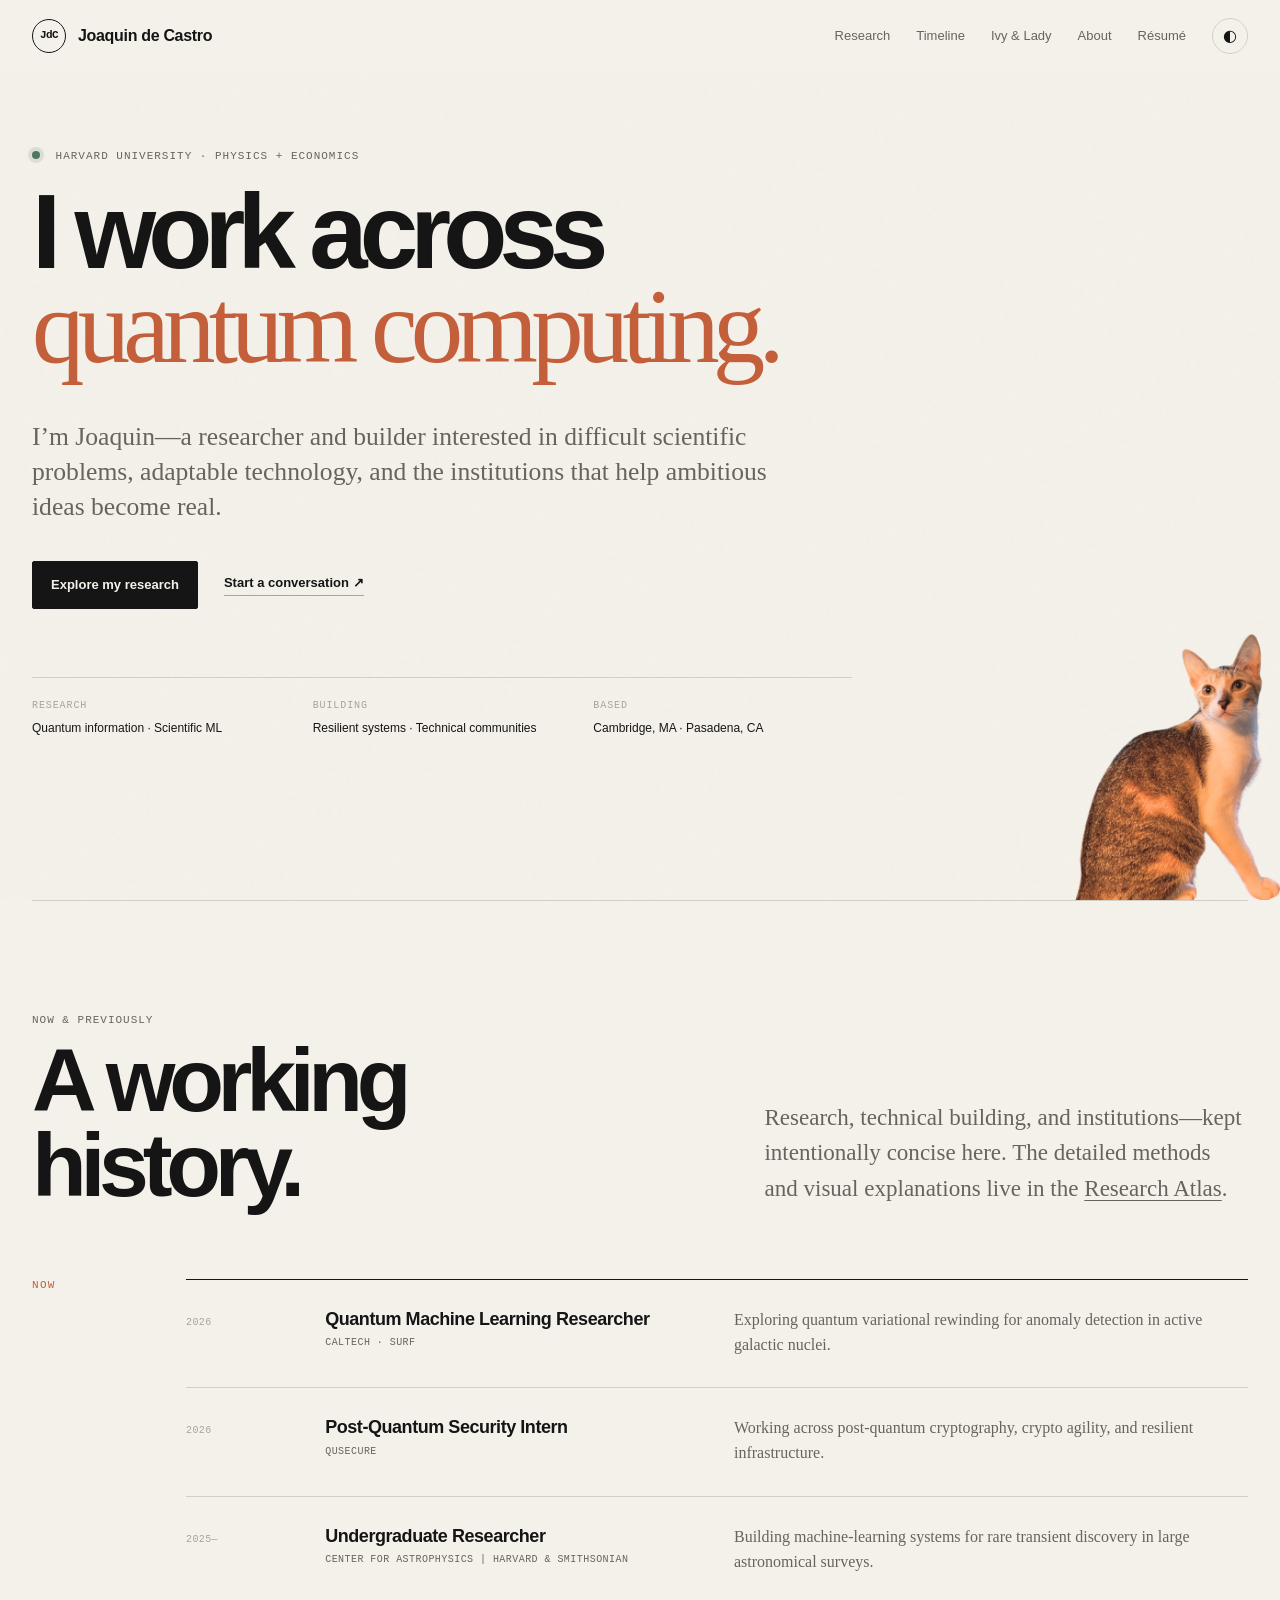
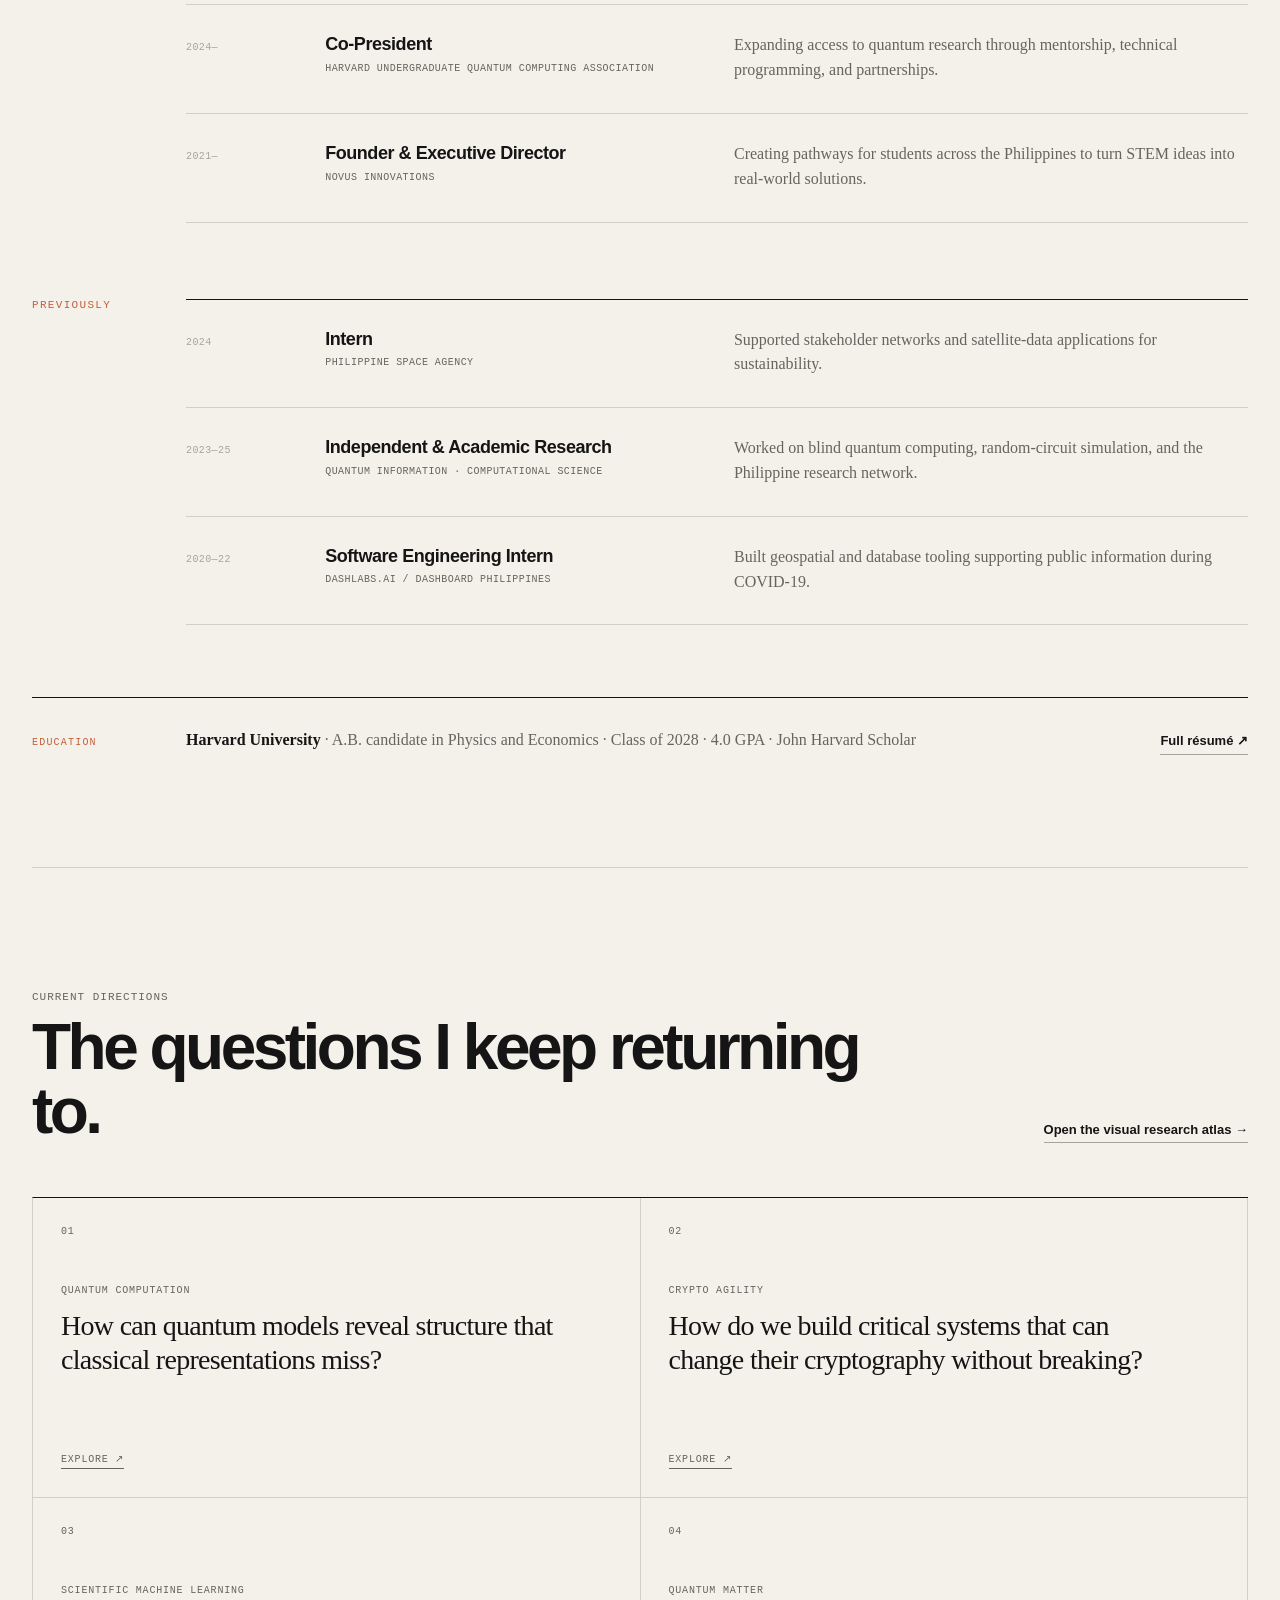
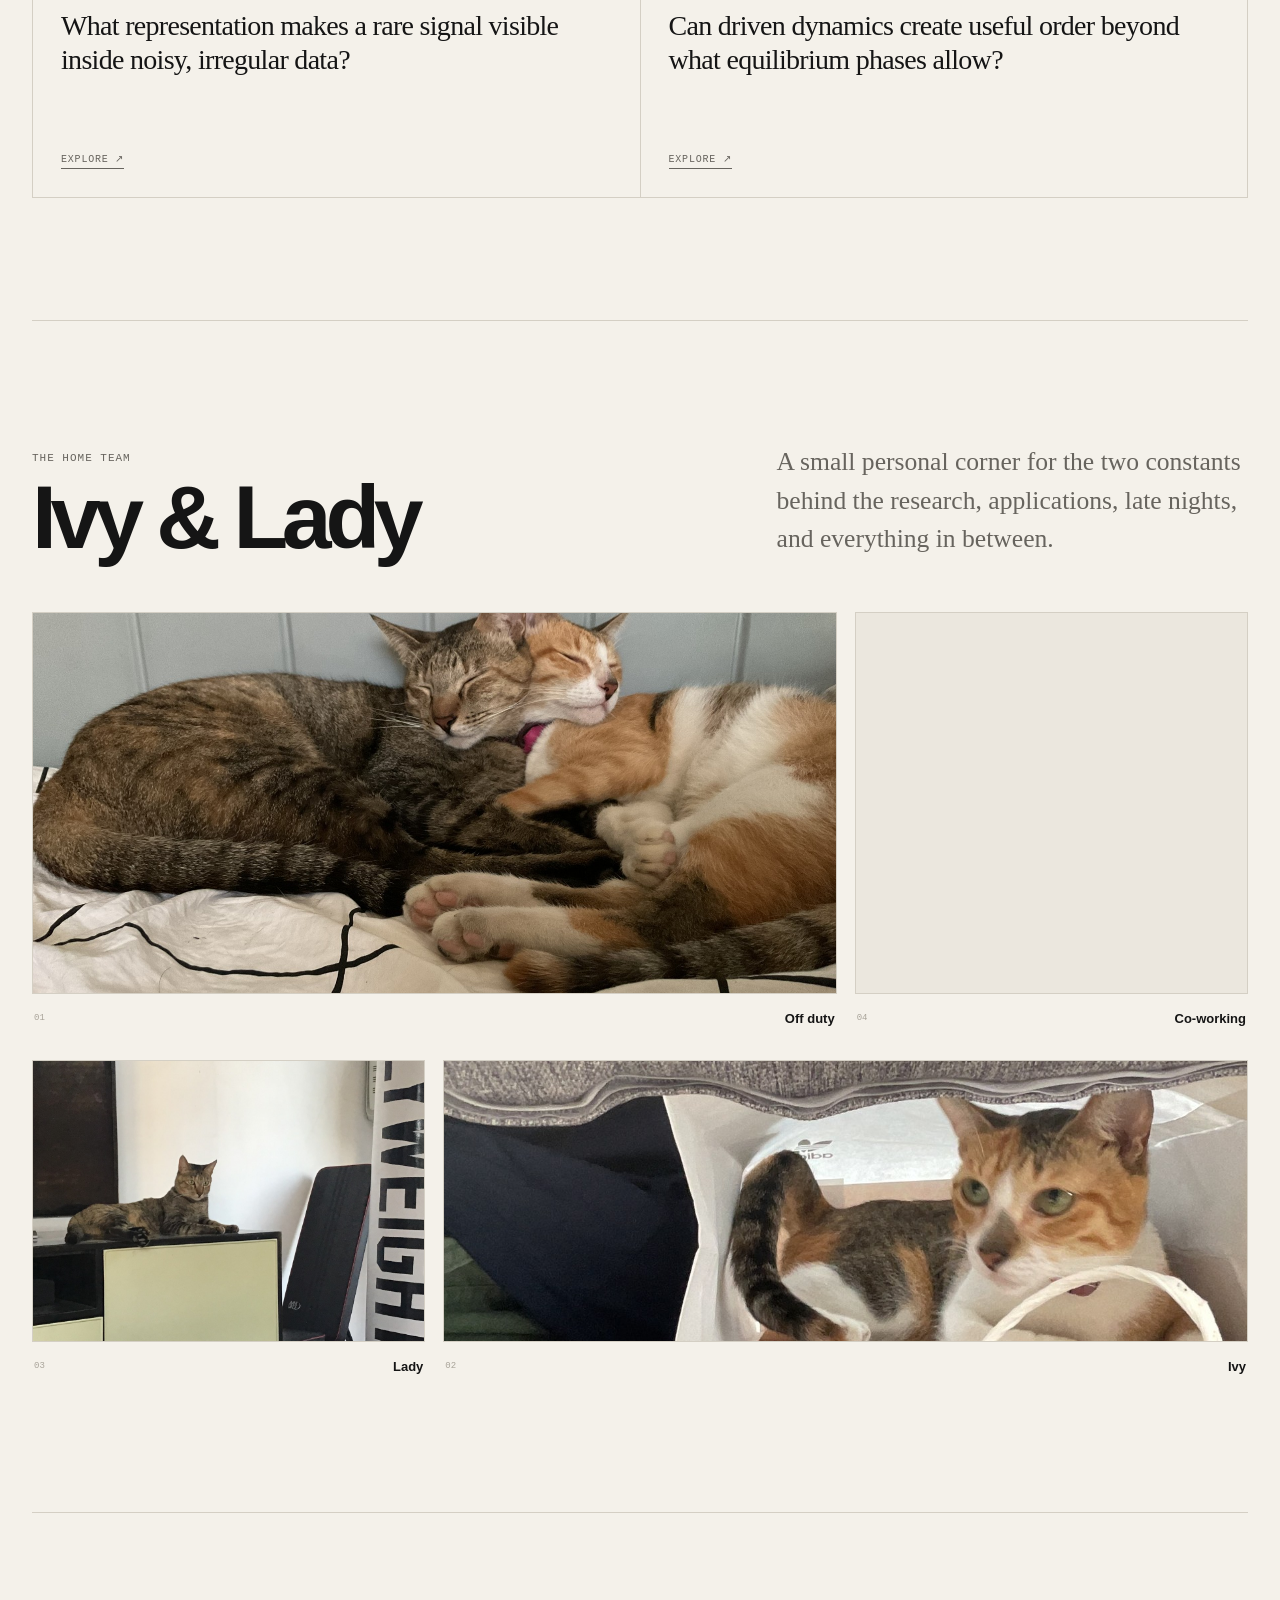
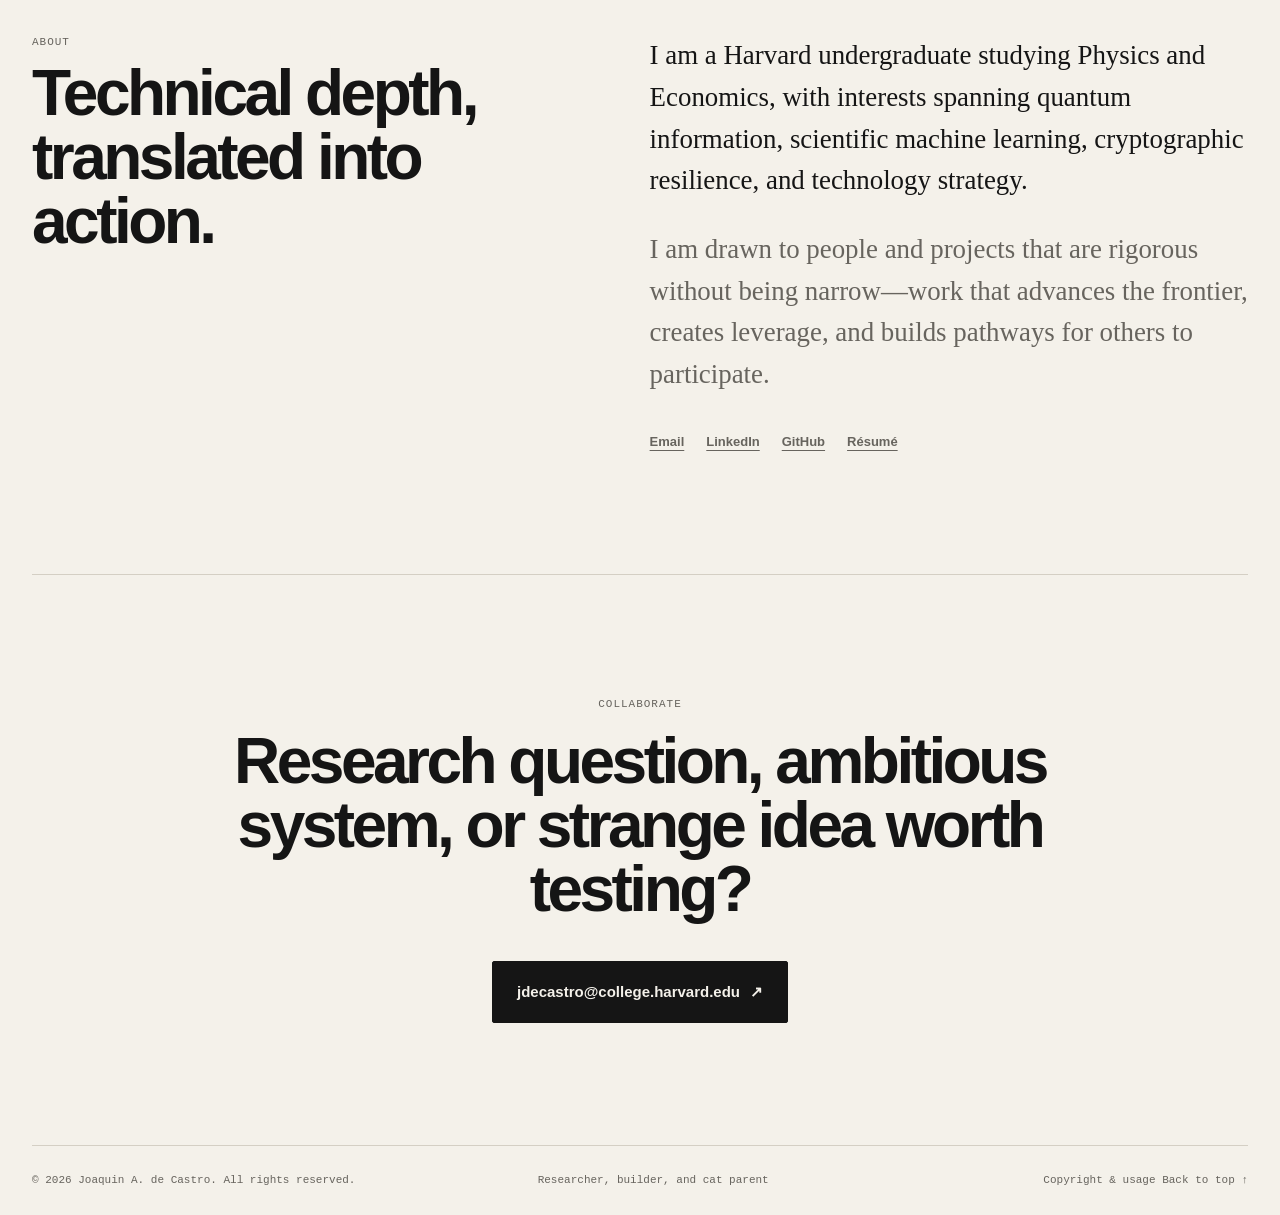
==== commit 6e222481: "Revise footer text and add copyright information Updated footer content to reflect correct name and " ====
--- a/index.html
+++ b/index.html
@@ -237,9 +237,19 @@
 </section>
 </main>
 <footer class="site-footer shell">
-<p>© <span data-year=""></span> Joaquin de Castro</p>
-<p>Researcher, builder, and cat person.</p>
-<a href="#main">Back to top ↑</a>
+  <p>
+    © <span data-year=""></span> Joaquin A. de Castro.
+    All rights reserved.
+  </p>
+
+  <p>
+    Researcher, builder, and cat parent
+  </p>
+
+  <div class="footer-links">
+    <a href="legal.html">Copyright &amp; usage</a>
+    <a href="#main">Back to top ↑</a>
+  </div>
 </footer>
 <script src="script.js"></script>
 </body>
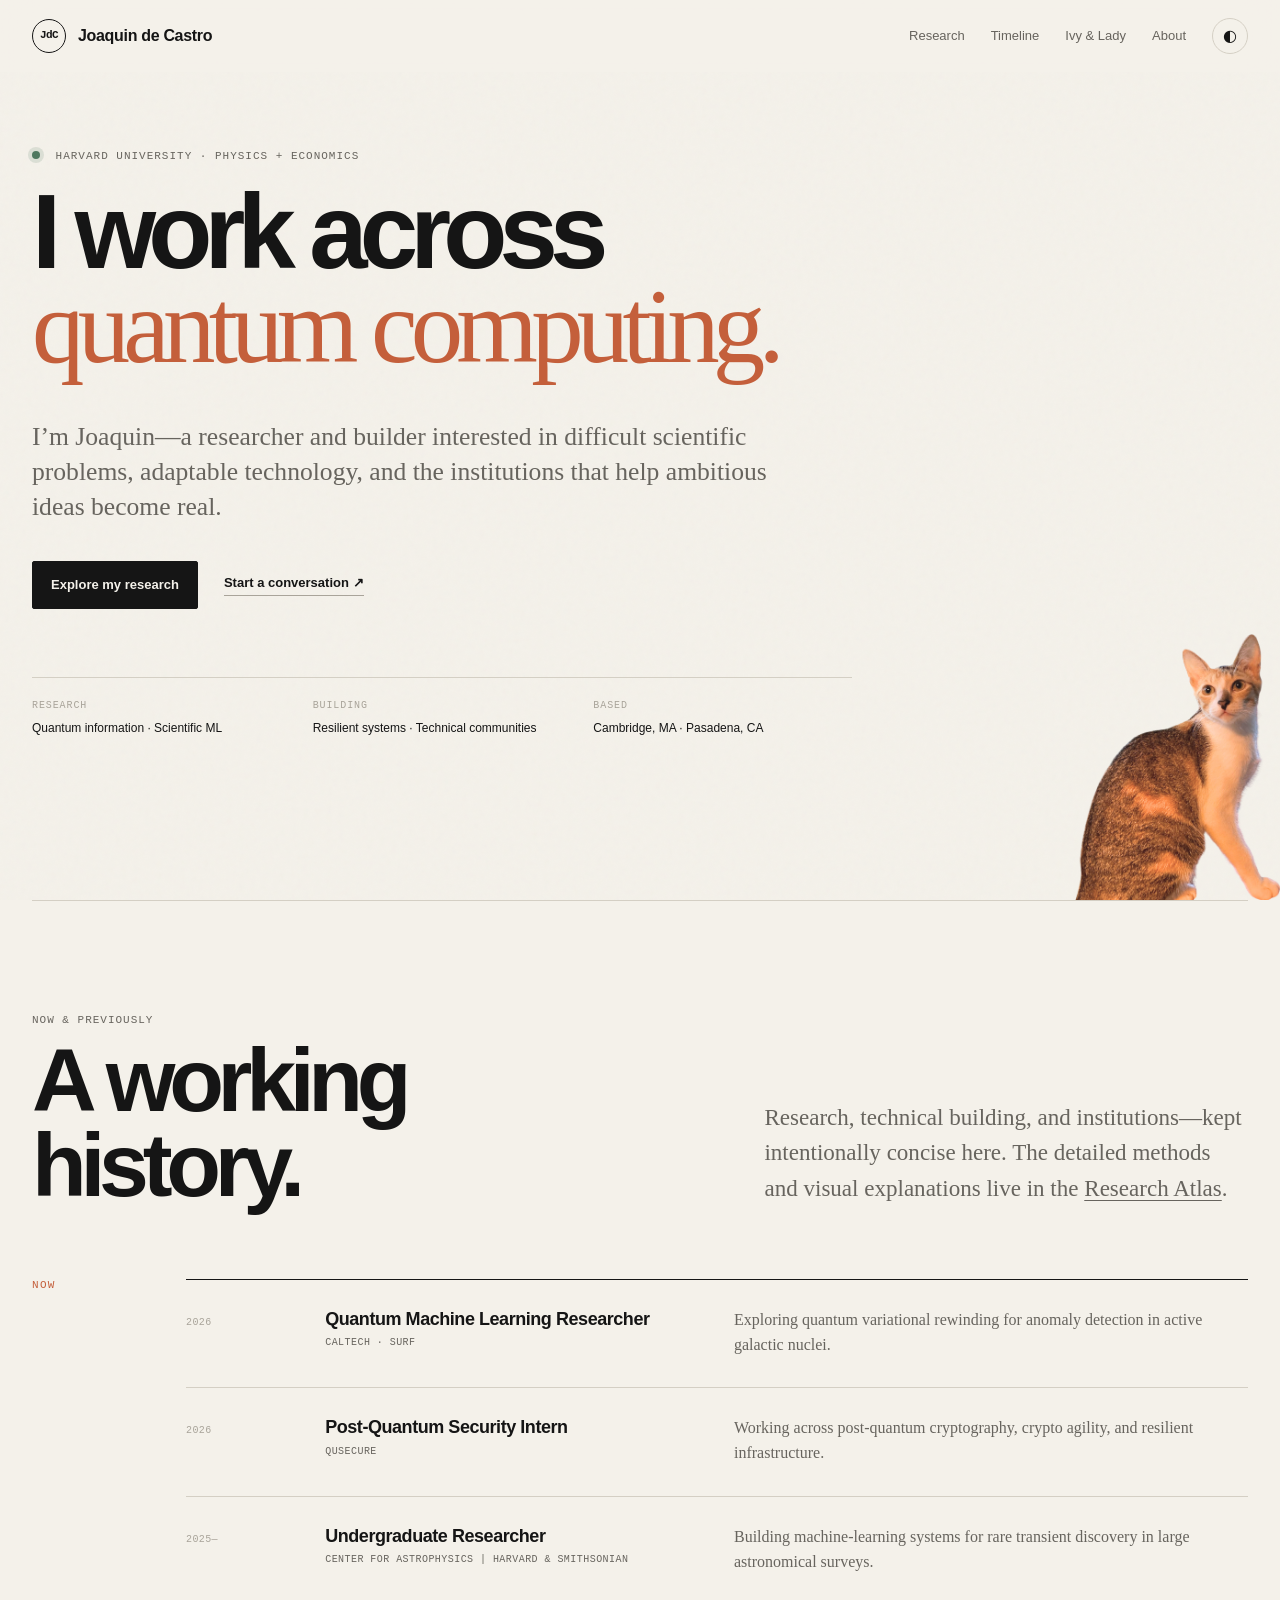
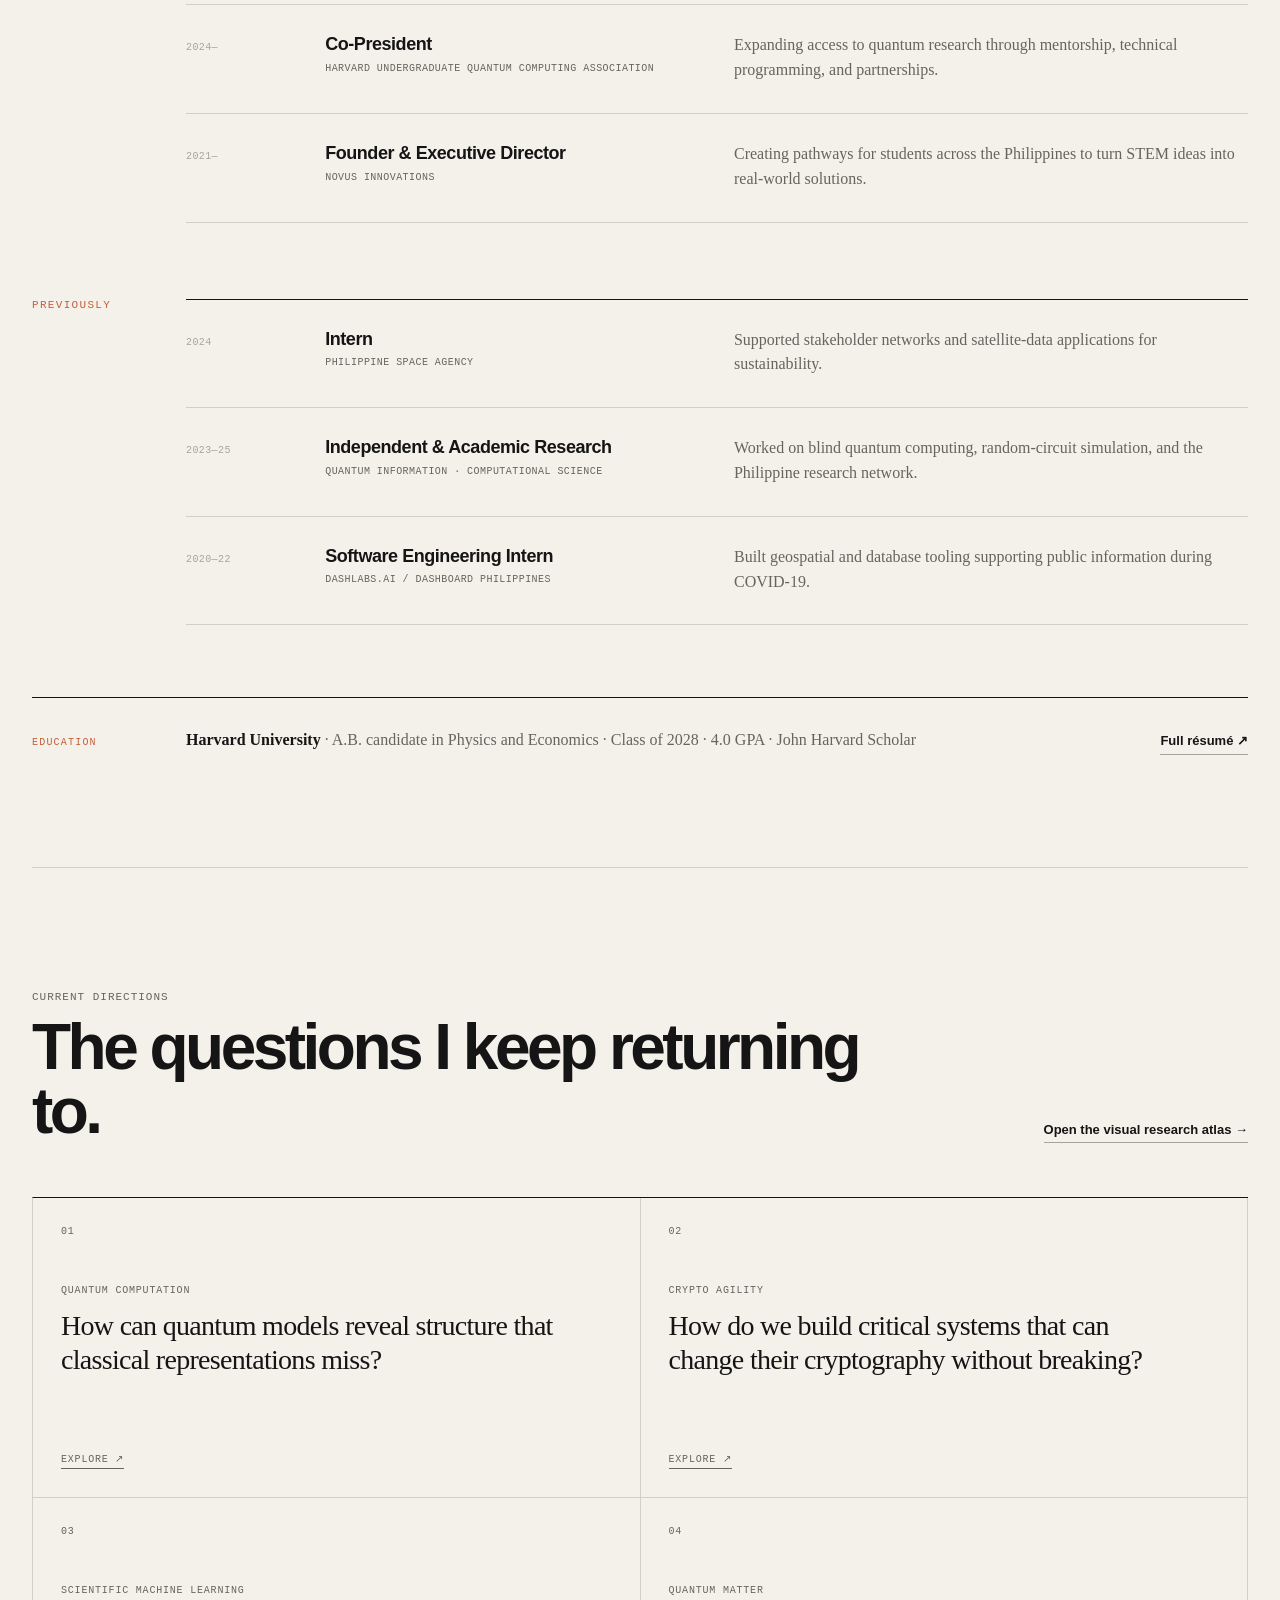
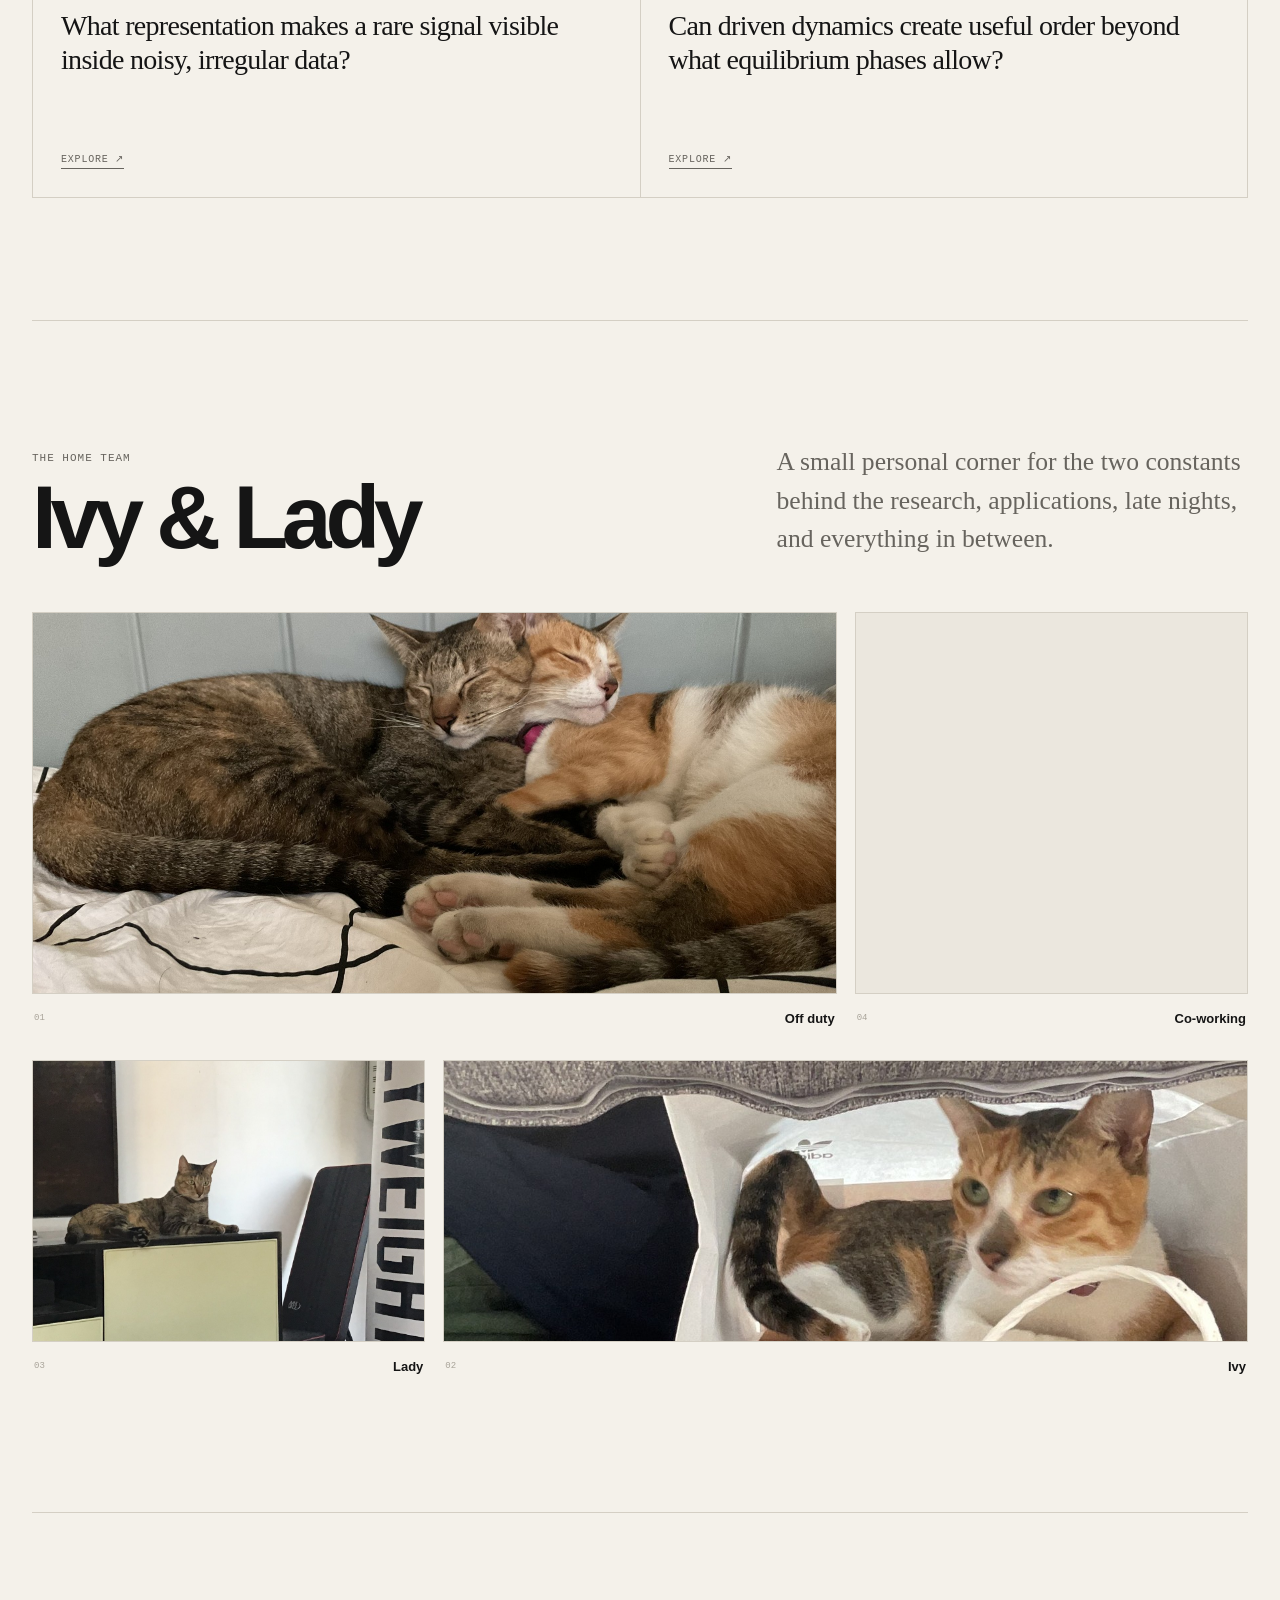
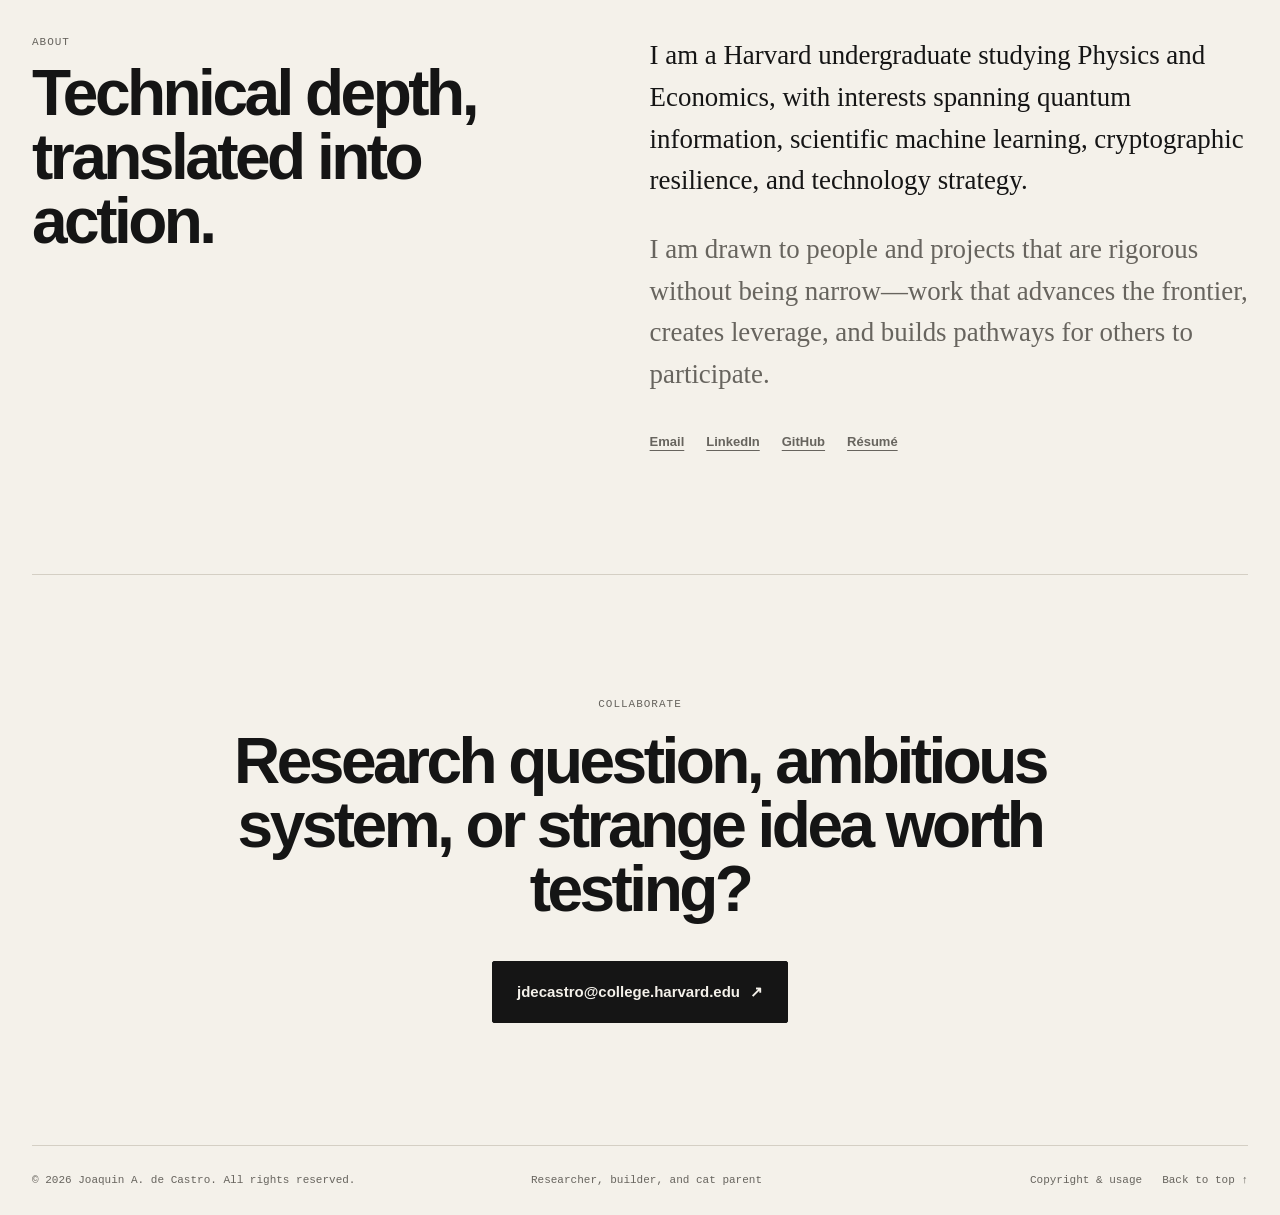
==== commit 634db001: "Remove résumé link from navigation" ====
--- a/index.html
+++ b/index.html
@@ -42,7 +42,6 @@
 <a href="#experience">Timeline</a>
 <a href="#cats">Ivy &amp; Lady</a>
 <a href="#about">About</a>
-<a href="assets/joaquin-de-castro-resume.pdf">Résumé</a>
 </nav>
 <button aria-label="Switch color theme" class="theme-toggle" data-theme-toggle="" type="button">
 <span aria-hidden="true">◐</span>
--- a/styles.css
+++ b/styles.css
@@ -1038,3 +1038,62 @@
     width: min(42vw, 168px);
   }
 }
+
+/* Copyright and legal page */
+
+.footer-links {
+  display: flex;
+  align-items: center;
+  gap: 1.25rem;
+  flex-wrap: wrap;
+}
+
+.legal-page {
+  max-width: 820px;
+  min-height: 70vh;
+  padding-top: clamp(7rem, 12vw, 11rem);
+  padding-bottom: clamp(5rem, 10vw, 9rem);
+}
+
+.legal-page > h1 {
+  max-width: 760px;
+  margin: 0.5rem 0 2rem;
+  font-size: clamp(2.6rem, 7vw, 5.5rem);
+  line-height: 0.98;
+  letter-spacing: -0.045em;
+}
+
+.legal-introduction {
+  max-width: 650px;
+  margin-bottom: 4rem;
+  font-size: clamp(1.15rem, 2vw, 1.4rem);
+  line-height: 1.6;
+}
+
+.legal-page section {
+  padding: 2rem 0;
+  border-top: 1px solid var(--line);
+}
+
+.legal-page section:last-child {
+  border-bottom: 1px solid var(--line);
+}
+
+.legal-page section h2 {
+  margin: 0 0 1rem;
+  font-size: 1.25rem;
+}
+
+.legal-page section p {
+  max-width: 680px;
+  margin: 0 0 1rem;
+  line-height: 1.75;
+}
+
+@media (max-width: 700px) {
+  .footer-links {
+    align-items: flex-start;
+    flex-direction: column;
+    gap: 0.65rem;
+  }
+}
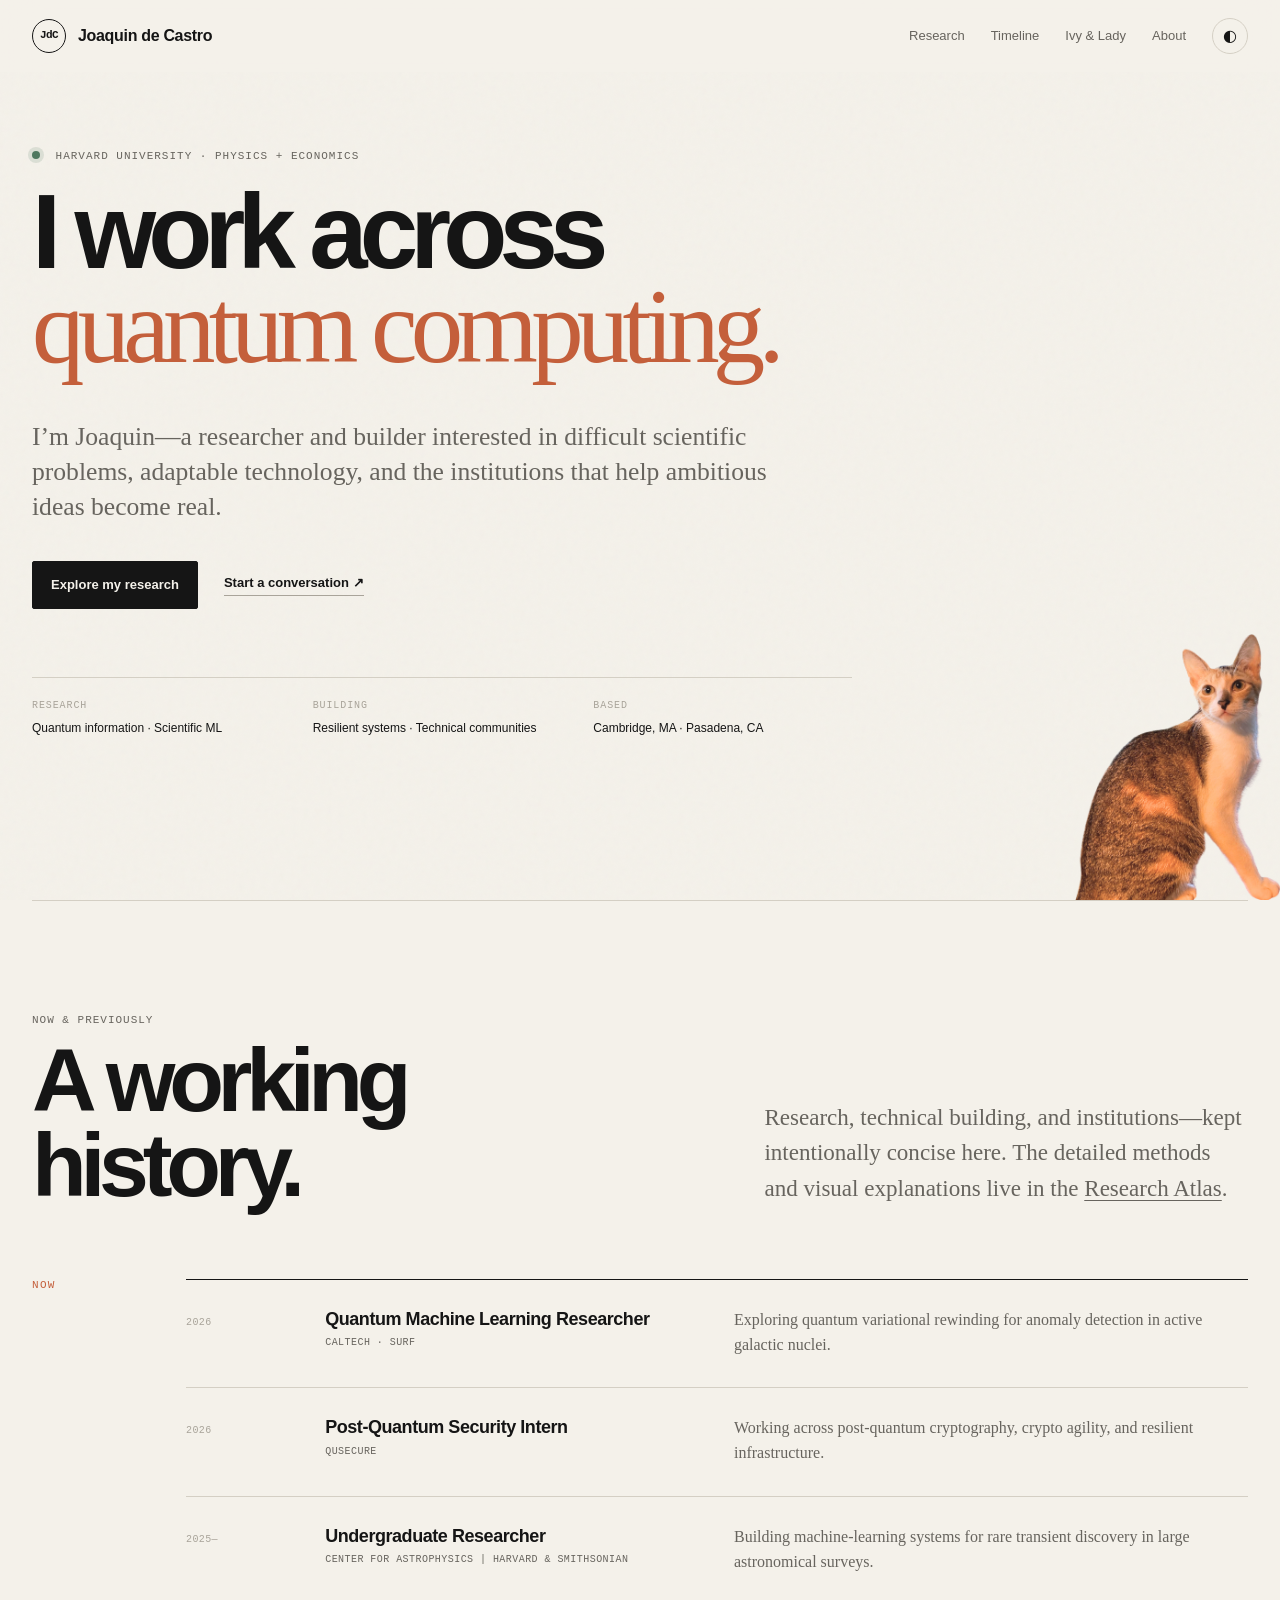
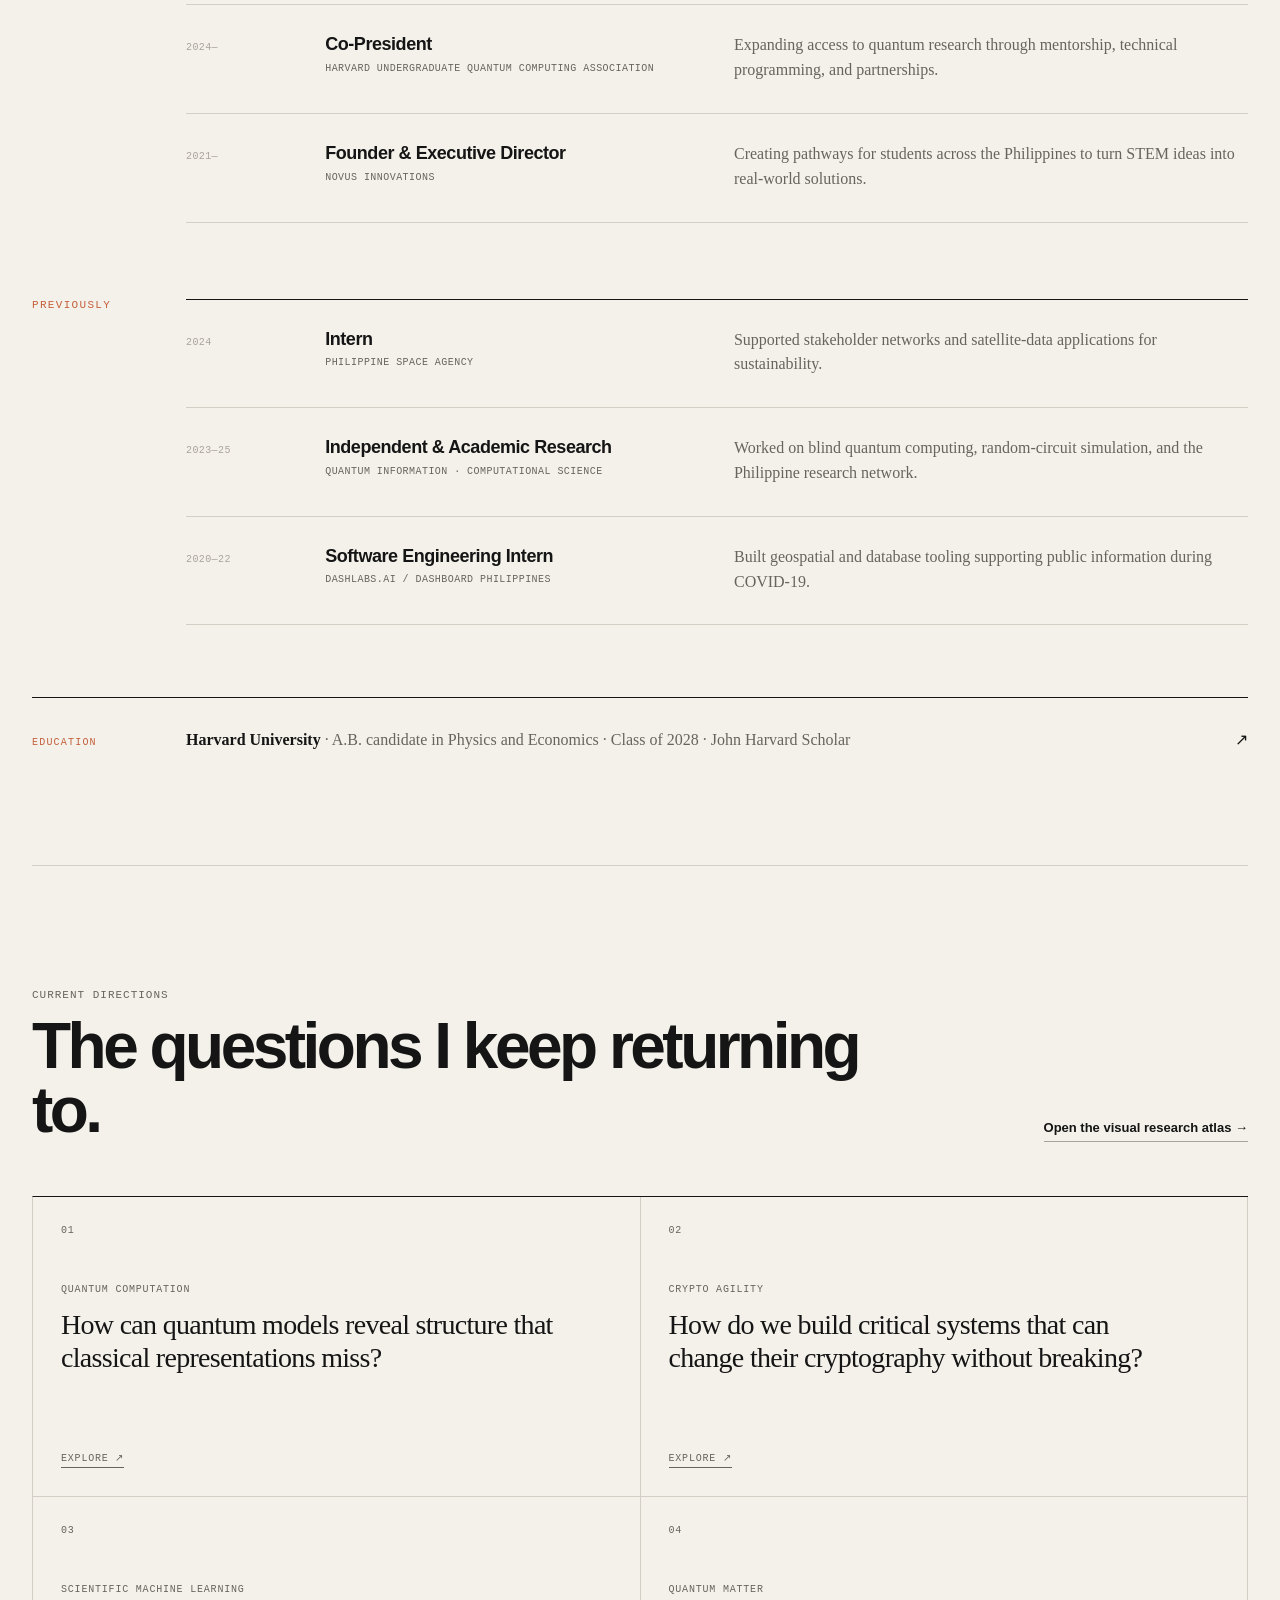
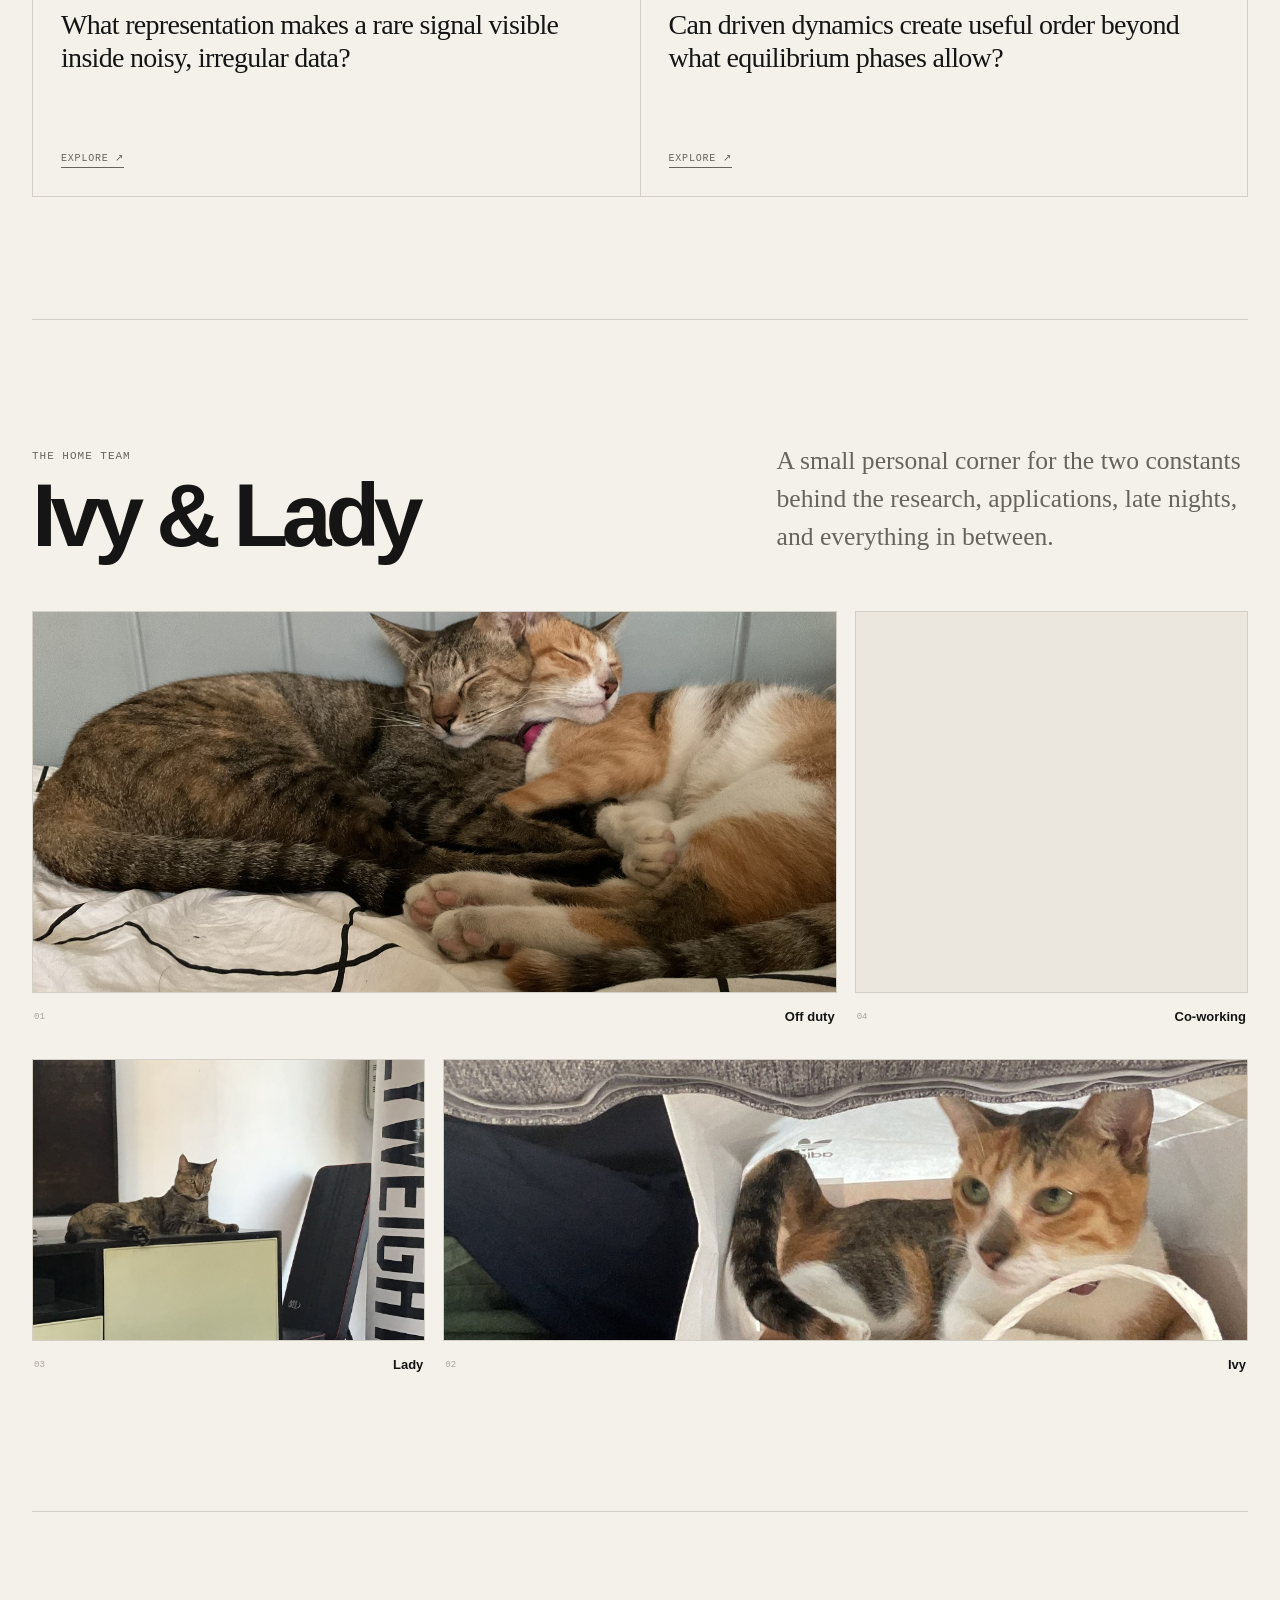
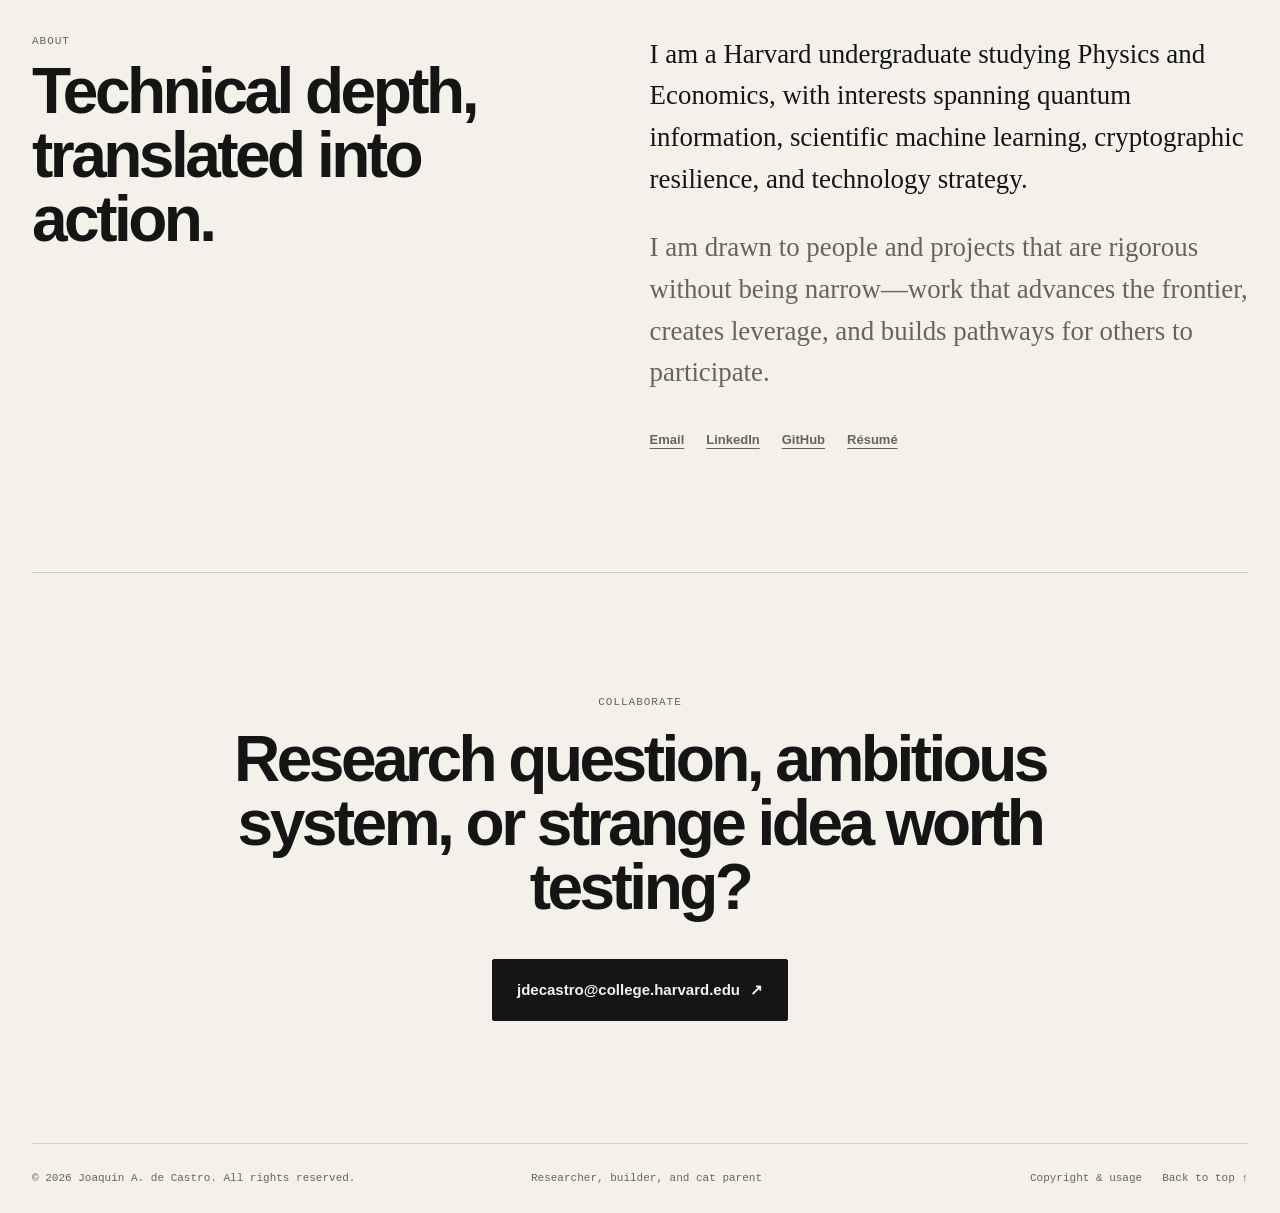
==== commit 8b22d7e4: "Update education section in index.html Removed GPA information from Harvard University entry." ====
--- a/index.html
+++ b/index.html
@@ -129,8 +129,8 @@
 </div>
 <div class="ledger-education">
 <span class="ledger-kicker">Education</span>
-<p><strong>Harvard University</strong> · A.B. candidate in Physics and Economics · Class of 2028 · 4.0 GPA · John Harvard Scholar</p>
-<a class="text-link" href="assets/joaquin-de-castro-resume.pdf">Full résumé <span aria-hidden="true">↗</span></a>
+<p><strong>Harvard University</strong> · A.B. candidate in Physics and Economics · Class of 2028 · John Harvard Scholar</p>
+<span aria-hidden="true">↗</span></a>
 </div>
 </section>
 <section aria-labelledby="directions-title" class="directions shell" id="work">
